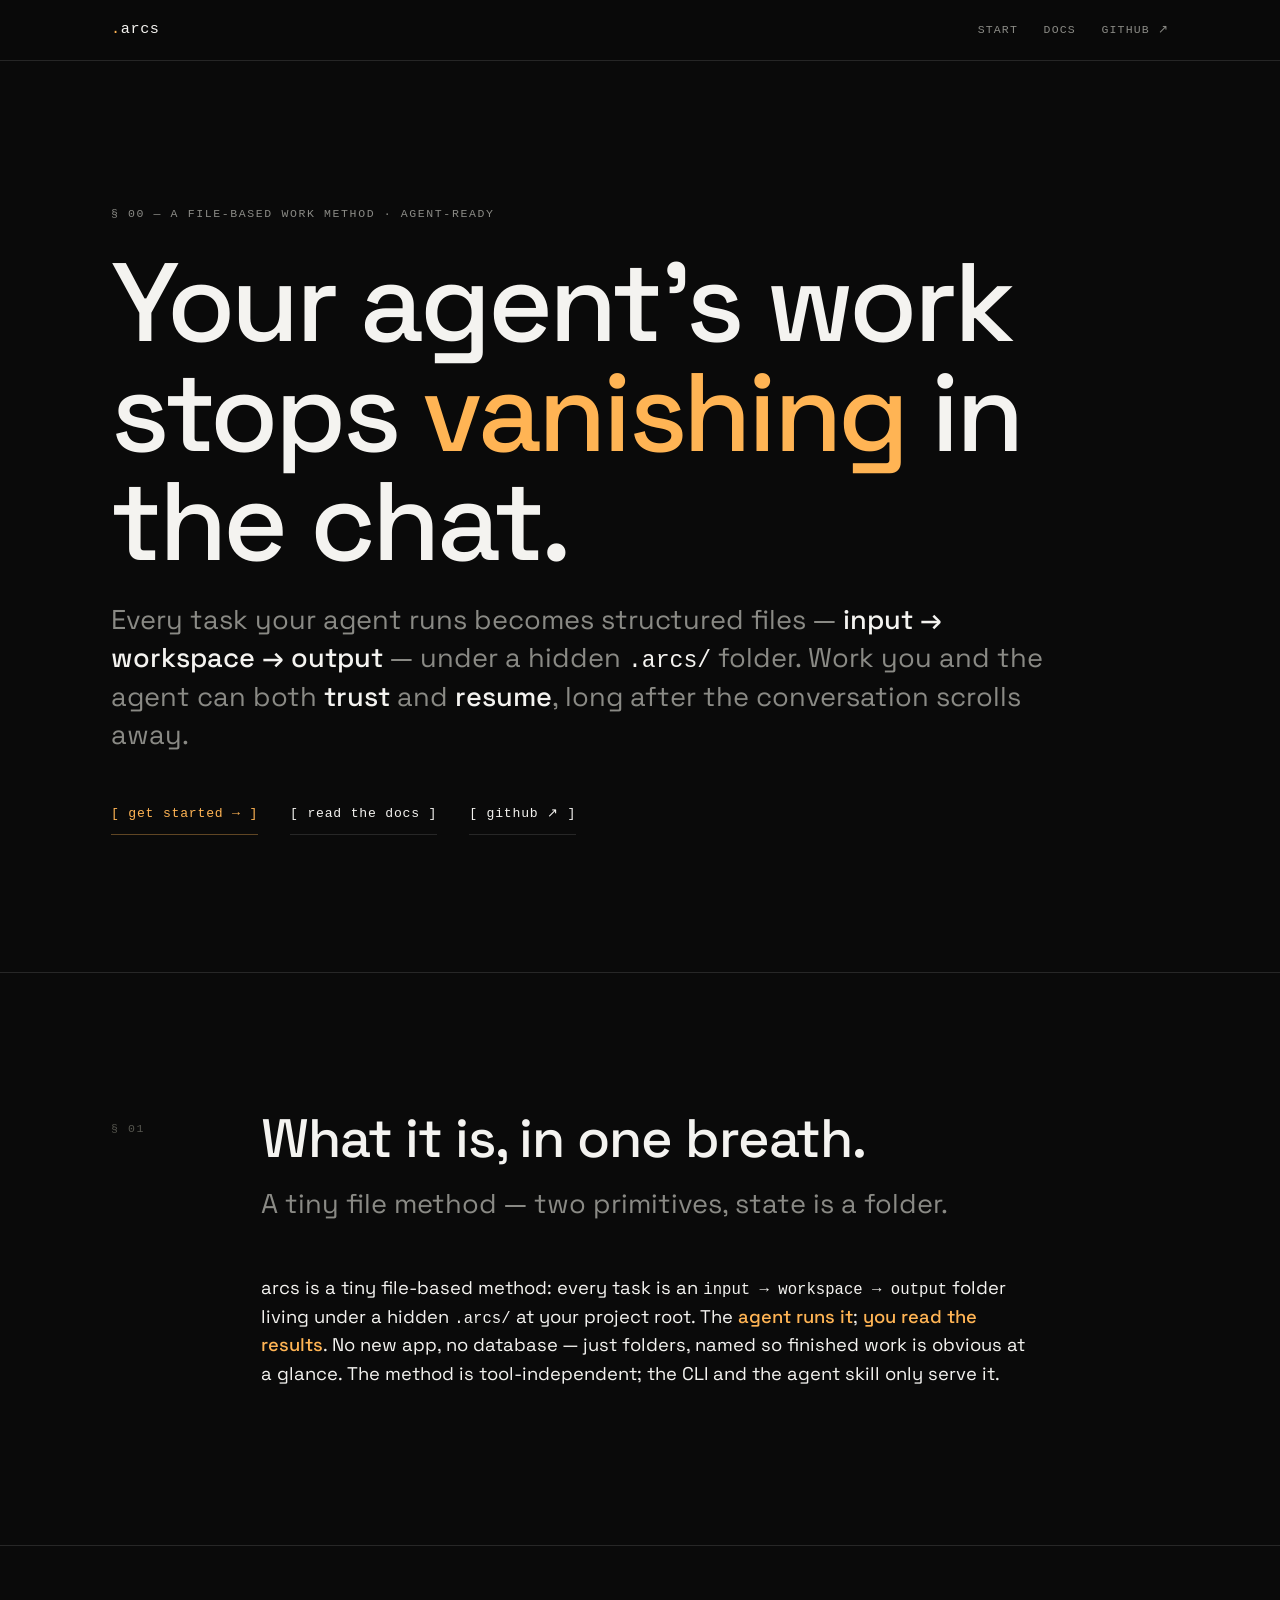
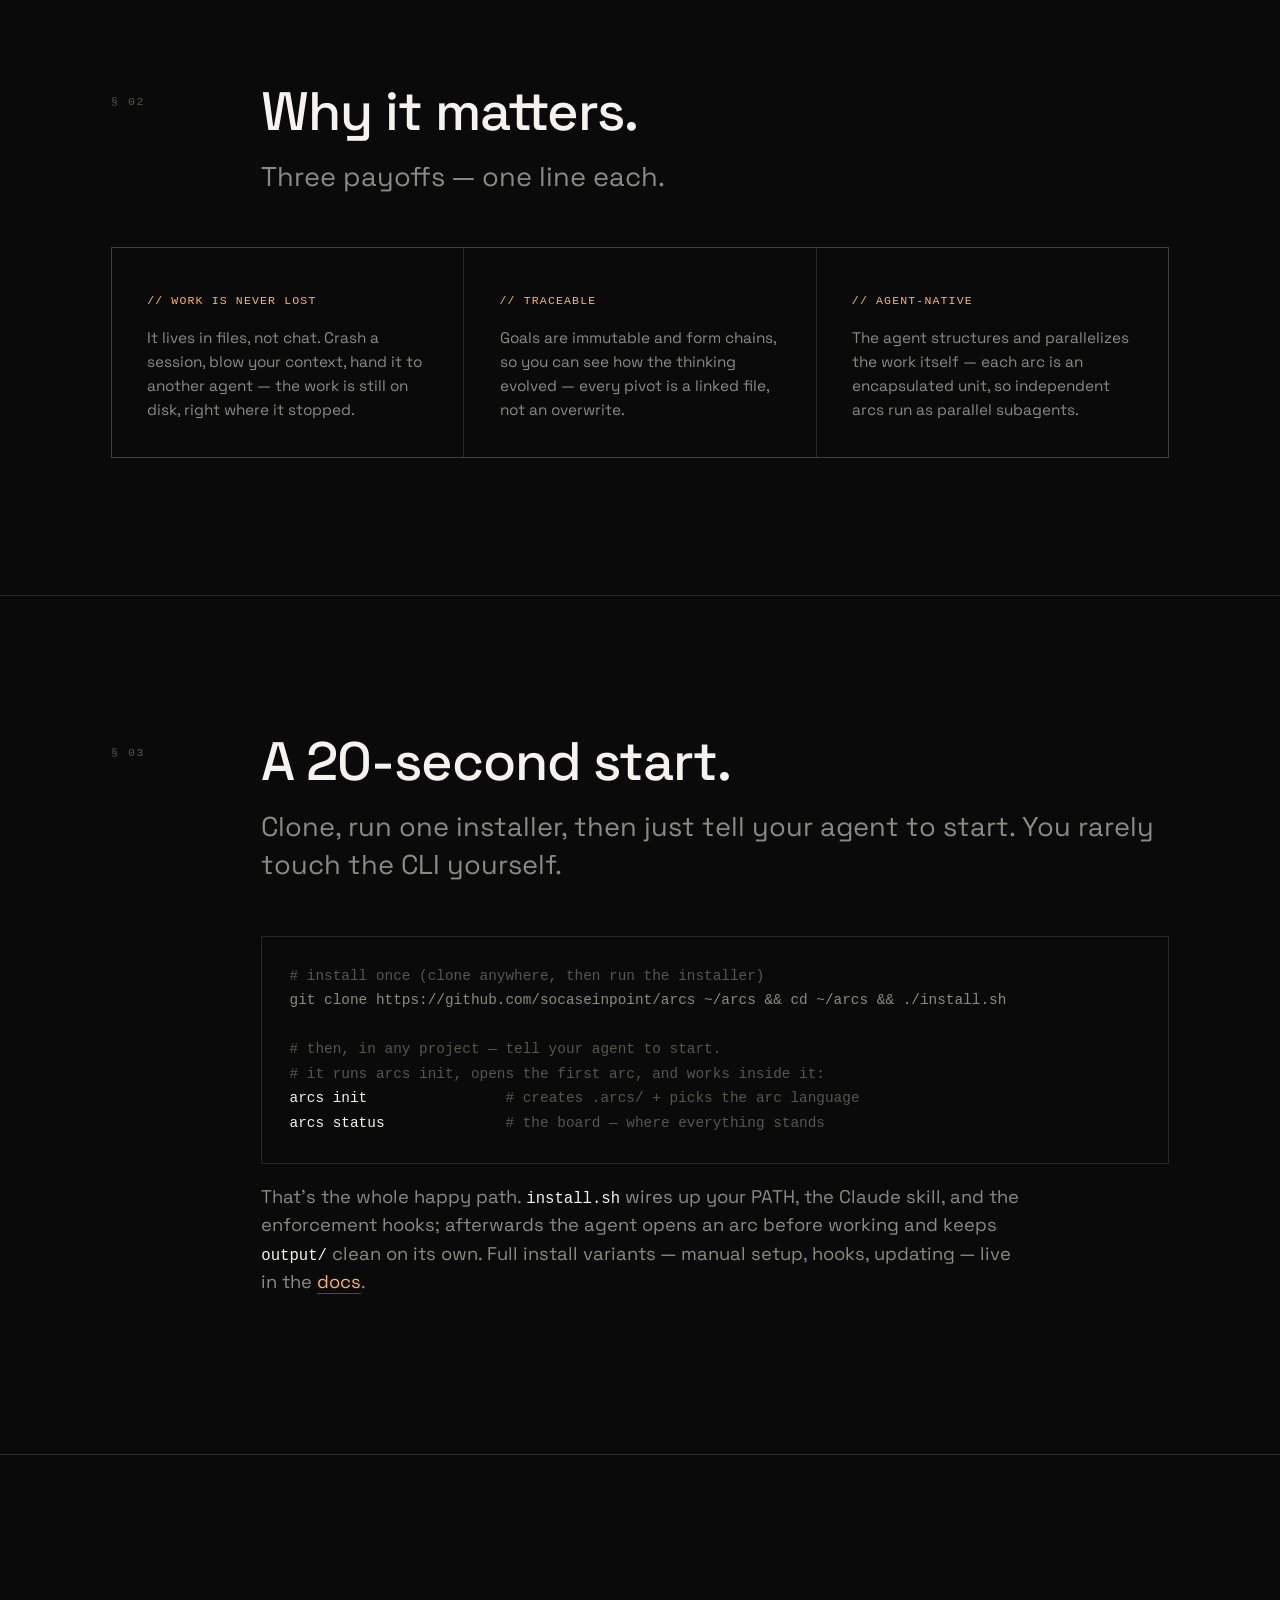
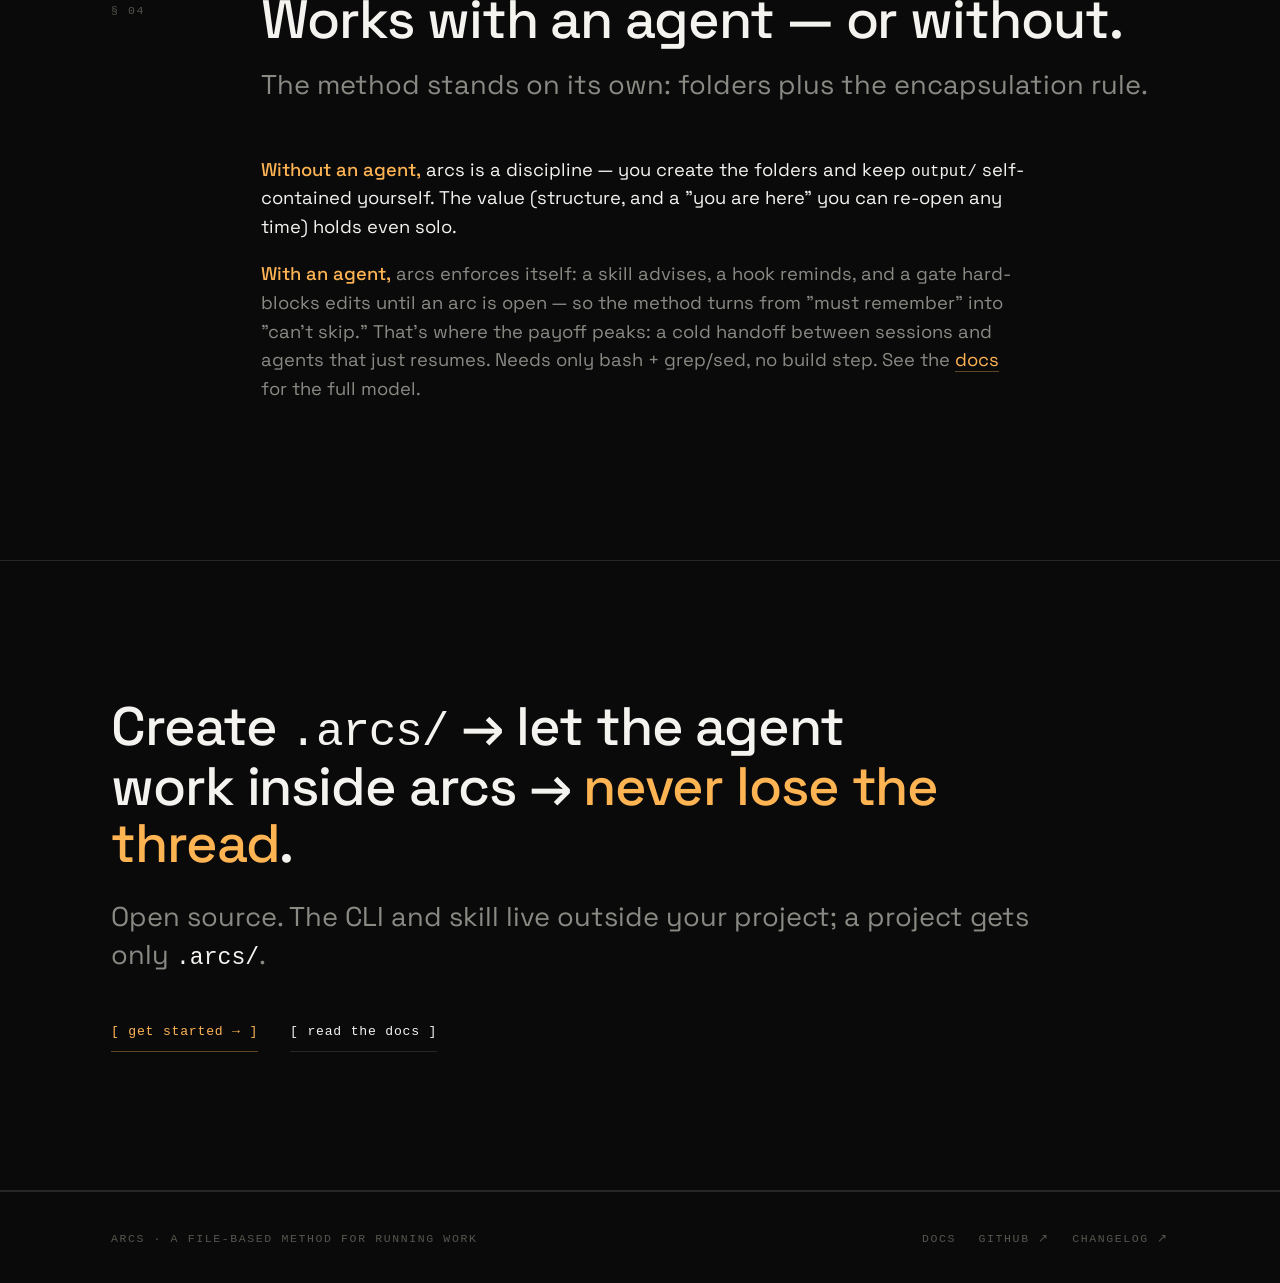
==== docs/index.html @ b2041044 "feat: two-surface web presence + release 0.2.0 Landing (docs/index.html) becomes a short, value-firs" ====
<!DOCTYPE html>
<html lang="en">
<head>
<meta charset="UTF-8" />
<meta name="viewport" content="width=device-width, initial-scale=1.0" />
<title>arcs — your agent's work stops vanishing in the chat</title>
<meta name="description" content="arcs is a tiny file-based work method. Your agent's work becomes structured input → workspace → output folders under a hidden .arcs/ — work you and the agent can both trust and resume. Works with or without an agent." />
<link rel="preconnect" href="https://fonts.googleapis.com" />
<link rel="preconnect" href="https://fonts.gstatic.com" crossorigin />
<link href="https://fonts.googleapis.com/css2?family=Space+Grotesk:wght@400;500;600&display=swap" rel="stylesheet" />
<link rel="stylesheet" href="style.css?v=3" />
</head>
<body>

<header>
  <div class="wrap nav">
    <a class="brand" href="index.html"><b>.</b>arcs</a>
    <nav class="nav-right" aria-label="Main navigation">
      <span class="nav-links">
        <a href="#start">start</a>
        <a href="docs.html">docs</a>
      </span>
      <a href="https://github.com/socaseinpoint/arcs" target="_blank" rel="noopener">github ↗</a>
    </nav>
  </div>
</header>

<main>

  <!-- HERO -->
  <section class="hero">
    <div class="wrap">
      <span class="mono reveal">§ 00 — a file-based work method · agent-ready</span>
      <h1 class="reveal">Your agent's work stops <em>vanishing</em> in the chat.</h1>
      <p class="lead reveal">
        Every task your agent runs becomes structured files — <b>input → workspace → output</b> — under
        a hidden <code>.arcs/</code> folder. Work you and the agent can both <b>trust</b> and <b>resume</b>,
        long after the conversation scrolls away.
      </p>
      <div class="actions reveal">
        <a href="#start" class="bracket bracket--primary">[ get started → ]</a>
        <a href="docs.html" class="bracket">[ read the docs ]</a>
        <a href="https://github.com/socaseinpoint/arcs" target="_blank" rel="noopener" class="bracket">[ github ↗ ]</a>
      </div>
    </div>
  </section>

  <!-- WHAT IT IS, IN ONE BREATH -->
  <section id="what">
    <div class="wrap block">
      <div class="head reveal">
        <div class="num">§ 01</div>
        <div>
          <h2>What it is, in one breath.</h2>
          <div class="sub">A tiny file method — two primitives, state is a folder.</div>
        </div>
      </div>
      <div class="body-grid reveal">
        <div></div>
        <div>
          <p class="prose">
            arcs is a tiny file-based method: every task is an <code>input → workspace → output</code>
            folder living under a hidden <code>.arcs/</code> at your project root. The <b>agent runs it</b>;
            <b>you read the results</b>. No new app, no database — just folders, named so finished work is
            obvious at a glance. The method is tool-independent; the CLI and the agent skill only serve it.
          </p>
        </div>
      </div>
    </div>
  </section>

  <!-- WHY IT MATTERS — 3 value props -->
  <section id="why">
    <div class="wrap block">
      <div class="head reveal">
        <div class="num">§ 02</div>
        <div>
          <h2>Why it matters.</h2>
          <div class="sub">Three payoffs — one line each.</div>
        </div>
      </div>
      <div class="why reveal">
        <div class="reason">
          <span class="rk">// work is never lost</span>
          <p>It lives in files, not chat. Crash a session, blow your context, hand it to another agent — the work is still on disk, right where it stopped.</p>
        </div>
        <div class="reason">
          <span class="rk">// traceable</span>
          <p>Goals are immutable and form chains, so you can see how the thinking evolved — every pivot is a linked file, not an overwrite.</p>
        </div>
        <div class="reason">
          <span class="rk">// agent-native</span>
          <p>The agent structures and parallelizes the work itself — each arc is an encapsulated unit, so independent arcs run as parallel subagents.</p>
        </div>
      </div>
    </div>
  </section>

  <!-- 20-SECOND START -->
  <section id="start">
    <div class="wrap block">
      <div class="head reveal">
        <div class="num">§ 03</div>
        <div>
          <h2>A 20-second start.</h2>
          <div class="sub">Clone, run one installer, then just tell your agent to start. You rarely touch the CLI yourself.</div>
        </div>
      </div>

      <div class="body-grid reveal">
        <div></div>
        <div>
<pre><span class="c"># install once (clone anywhere, then run the installer)</span>
git clone https://github.com/socaseinpoint/arcs ~/arcs &amp;&amp; cd ~/arcs &amp;&amp; ./install.sh

<span class="c"># then, in any project — tell your agent to start.</span>
<span class="c"># it runs arcs init, opens the first arc, and works inside it:</span>
<span class="k">arcs init</span>                <span class="c"># creates .arcs/ + picks the arc language</span>
<span class="k">arcs status</span>              <span class="c"># the board — where everything stands</span></pre>
          <p class="prose dim">
            That's the whole happy path. <code>install.sh</code> wires up your PATH, the Claude skill, and
            the enforcement hooks; afterwards the agent opens an arc before working and keeps
            <code>output/</code> clean on its own. Full install variants — manual setup, hooks, updating —
            live in the <a class="inline-link" href="docs.html#install">docs</a>.
          </p>
        </div>
      </div>
    </div>
  </section>

  <!-- HONEST FRAMING -->
  <section id="honest">
    <div class="wrap block">
      <div class="head reveal">
        <div class="num">§ 04</div>
        <div>
          <h2>Works with an agent — or without.</h2>
          <div class="sub">The method stands on its own: folders plus the encapsulation rule.</div>
        </div>
      </div>
      <div class="body-grid reveal">
        <div></div>
        <div>
          <p class="prose">
            <b>Without an agent,</b> arcs is a discipline — you create the folders and keep
            <code>output/</code> self-contained yourself. The value (structure, and a "you are here" you
            can re-open any time) holds even solo.
          </p>
          <p class="prose dim">
            <b>With an agent,</b> arcs enforces itself: a skill advises, a hook reminds, and a gate hard-blocks
            edits until an arc is open — so the method turns from "must remember" into "can't skip." That's
            where the payoff peaks: a cold handoff between sessions and agents that just resumes. Needs only
            bash + grep/sed, no build step. See the <a class="inline-link" href="docs.html">docs</a> for the full model.
          </p>
        </div>
      </div>
    </div>
  </section>

  <!-- CLOSER -->
  <section>
    <div class="wrap closer reveal">
      <h2>Create <code>.arcs/</code> → let the agent work inside arcs → <em>never lose the thread</em>.</h2>
      <p>Open source. The CLI and skill live outside your project; a project gets only <code>.arcs/</code>.</p>
      <div class="actions">
        <a href="#start" class="bracket bracket--primary">[ get started → ]</a>
        <a href="docs.html" class="bracket">[ read the docs ]</a>
      </div>
    </div>
  </section>

</main>

<footer>
  <div class="wrap foot">
    <span class="mono">arcs · a file-based method for running work</span>
    <span class="foot-links">
      <a href="docs.html" class="mono">docs</a>
      <a href="https://github.com/socaseinpoint/arcs" target="_blank" rel="noopener" class="mono">github ↗</a>
      <a href="https://github.com/socaseinpoint/arcs/blob/main/CHANGELOG.md" target="_blank" rel="noopener" class="mono">changelog ↗</a>
    </span>
  </div>
</footer>

<script src="app.js"></script>
</body>
</html>
---- docs/style.css ----
:root {
  --bg:        #0a0a0a;
  --bg-soft:   #101010;
  --ink:       #f4f3f0;
  --ink-dim:   #8a8a85;
  --ink-faint: #56564f;
  --line:      rgba(244, 243, 240, 0.12);
  --line-soft: rgba(244, 243, 240, 0.06);
  --accent:    #ffb454;

  --sans: "Space Grotesk", ui-sans-serif, system-ui, -apple-system, "Segoe UI", Helvetica, Arial, sans-serif;
  --mono: ui-monospace, "SF Mono", "JetBrains Mono", "Menlo", monospace;

  --maxw: 1140px;
  --pad: clamp(1.25rem, 0.8rem + 2.2vw, 3rem);
  --section: clamp(4.5rem, 3rem + 7vw, 9rem);

  --text-kicker: 0.72rem;
  --text-body: clamp(1rem, 0.95rem + 0.25vw, 1.18rem);
  --text-lead: clamp(1.25rem, 1.05rem + 1vw, 1.7rem);
  --text-h2: clamp(1.9rem, 1.3rem + 2.6vw, 3.4rem);
  --text-hero: clamp(2.7rem, 1.2rem + 7.2vw, 7rem);

  --dur: 240ms;
  --ease: cubic-bezier(0.16, 1, 0.3, 1);
}

* { box-sizing: border-box; }
html { scroll-behavior: smooth; }

body {
  margin: 0;
  background: var(--bg);
  color: var(--ink);
  font-family: var(--sans);
  font-size: var(--text-body);
  line-height: 1.55;
  -webkit-font-smoothing: antialiased;
  text-rendering: optimizeLegibility;
  overflow-x: hidden;
}

a { color: inherit; text-decoration: none; }
code { font-family: var(--mono); font-size: 0.85em; color: var(--ink); }

.wrap { max-width: var(--maxw); margin: 0 auto; padding-inline: var(--pad); }

.mono {
  font-family: var(--mono);
  font-size: var(--text-kicker);
  letter-spacing: 0.14em;
  text-transform: uppercase;
  color: var(--ink-dim);
}

/* ---------- nav ---------- */
header {
  position: sticky; top: 0; z-index: 20;
  backdrop-filter: blur(10px);
  background: rgba(10, 10, 10, 0.72);
  border-bottom: 1px solid var(--line);
}
.nav { display: flex; align-items: center; justify-content: space-between; height: 60px; gap: 1rem; }
.brand { font-family: var(--mono); font-weight: 500; letter-spacing: 0.04em; font-size: 0.95rem; white-space: nowrap; }
.brand b { color: var(--accent); font-weight: 500; }
.nav-right { display: flex; align-items: center; gap: clamp(0.8rem, 2vw, 1.8rem); }
.nav-links { display: flex; gap: clamp(0.8rem, 2vw, 1.6rem); }
.nav-links a, .nav-right > a {
  font-family: var(--mono); font-size: 0.72rem; letter-spacing: 0.1em;
  text-transform: uppercase; color: var(--ink-dim);
  transition: color var(--dur) var(--ease);
}
.nav-links a:hover, .nav-right > a:hover { color: var(--ink); }
@media (max-width: 760px) { .nav-links { display: none; } }

/* ---------- hero ---------- */
.hero { padding-block: clamp(4rem, 2rem + 9vw, 9rem) var(--section); border-bottom: 1px solid var(--line); }
.hero .mono { display: block; margin-bottom: 1.6rem; }
.hero h1 { font-size: var(--text-hero); line-height: 0.98; letter-spacing: -0.03em; font-weight: 500; margin: 0 0 1.6rem; max-width: 16ch; }
.hero h1 em { font-style: normal; color: var(--accent); }
.hero .lead { font-size: var(--text-lead); color: var(--ink-dim); max-width: 56ch; margin: 0 0 2.6rem; line-height: 1.4; }
.lead b { color: var(--ink); font-weight: 500; }
.actions { display: flex; flex-wrap: wrap; gap: 1.2rem 2rem; align-items: baseline; }

.bracket {
  font-family: var(--mono); font-size: 0.82rem; letter-spacing: 0.06em;
  color: var(--ink); padding: 0.55rem 0; border-bottom: 1px solid var(--line);
  transition: color var(--dur) var(--ease), border-color var(--dur) var(--ease);
}
.bracket:hover { color: var(--accent); border-color: var(--accent); }
.bracket--primary { color: var(--accent); border-color: rgba(255,180,84,0.35); }
.bracket--primary:hover { border-color: var(--accent); }

/* ---------- section scaffold ---------- */
section { border-bottom: 1px solid var(--line); }
.block { padding-block: var(--section); }
.head { display: grid; grid-template-columns: 7rem 1fr; gap: clamp(1rem, 3vw, 3rem); align-items: start; margin-bottom: clamp(2rem, 4vw, 4rem); }
.head .num { font-family: var(--mono); font-size: 0.72rem; letter-spacing: 0.14em; color: var(--ink-faint); padding-top: 0.6rem; }
.head h2 { font-size: var(--text-h2); line-height: 1.02; letter-spacing: -0.02em; font-weight: 500; margin: 0; max-width: 26ch; }
.head h2 code { font-size: 0.82em; color: var(--accent); }
.head h3.subhead { font-size: clamp(1.4rem, 1rem + 1.4vw, 2rem); line-height: 1.04; letter-spacing: -0.02em; font-weight: 500; margin: 0; max-width: 28ch; }
.head .sub { margin: 1.2rem 0 0; color: var(--ink-dim); max-width: 56ch; font-size: var(--text-lead); line-height: 1.4; }
.head .sub code { color: var(--accent); }
@media (max-width: 640px) { .head { grid-template-columns: 1fr; } .head .num { padding-top: 0; } }

.body-grid { display: grid; grid-template-columns: 7rem 1fr; gap: clamp(1rem, 3vw, 3rem); }
.body-grid > * { min-width: 0; }
@media (max-width: 640px) { .body-grid { grid-template-columns: 1fr; } }

p.prose { max-width: 64ch; color: var(--ink); margin: 0 0 1.2rem; }
p.prose.dim { color: var(--ink-dim); }
.prose b { color: var(--accent); font-weight: 500; }
.prose em { font-style: normal; color: var(--ink); }

/* ---------- concepts (essence) ---------- */
.concepts { display: grid; grid-template-columns: repeat(3, 1fr); gap: 1px; background: var(--line); border: 1px solid var(--line); }
@media (max-width: 760px) { .concepts { grid-template-columns: 1fr; } }
.concept { background: var(--bg); padding: clamp(1.5rem, 3vw, 2.4rem); }
.concept .tag { font-family: var(--mono); font-size: 0.74rem; letter-spacing: 0.12em; text-transform: lowercase; color: var(--accent); }
.concept h3 { font-size: 1.4rem; margin: 0.8rem 0 0.6rem; font-weight: 500; letter-spacing: -0.01em; }
.concept p { margin: 0; color: var(--ink-dim); font-size: 0.96rem; line-height: 1.55; }
.concept p code { color: var(--ink); }
.concept p em { font-style: normal; color: var(--ink); }

/* ---------- why it works ---------- */
.why { display: grid; grid-template-columns: repeat(3, 1fr); gap: 1px; background: var(--line); border: 1px solid var(--line); }
@media (max-width: 760px) { .why { grid-template-columns: 1fr; } }
.reason { background: var(--bg); padding: clamp(1.5rem, 3vw, 2.2rem); }
.reason .rk { font-family: var(--mono); font-size: 0.72rem; letter-spacing: 0.1em; text-transform: uppercase; color: var(--accent); }
.reason p { margin: 0.9rem 0 0; color: var(--ink-dim); font-size: 0.96rem; line-height: 1.55; }
.reason p code { color: var(--ink); }

/* ---------- figure ---------- */
figure { margin: 0; border: 1px solid var(--line); }
figure .figcap { display: flex; justify-content: space-between; font-family: var(--mono); font-size: 0.7rem; letter-spacing: 0.12em; text-transform: uppercase; color: var(--ink-faint); padding: 0.8rem 1.1rem; border-bottom: 1px solid var(--line); }
pre { margin: 0; padding: clamp(1.1rem, 2.5vw, 1.7rem); overflow-x: auto; max-width: 100%; font-family: var(--mono); font-size: clamp(0.76rem, 0.7rem + 0.3vw, 0.9rem); line-height: 1.7; color: var(--ink-dim); }
@media (max-width: 640px) { pre { white-space: pre-wrap; overflow-wrap: anywhere; } }
.prose + pre, .prose pre { margin-top: 0.4rem; }
pre + .prose { margin-top: 1.2rem; }
.body-grid pre { border: 1px solid var(--line); }
pre .k { color: var(--ink); }
pre .a { color: var(--accent); }
pre .c { color: var(--ink-faint); }

/* ---------- example notes ---------- */
.notes { display: grid; grid-template-columns: repeat(3, 1fr); gap: 1px; background: var(--line); border: 1px solid var(--line); }
@media (max-width: 860px) { .notes { grid-template-columns: 1fr; } }
.note { background: var(--bg); padding: clamp(1.4rem, 3vw, 2rem); }
.note .nk { font-family: var(--mono); font-size: 0.72rem; letter-spacing: 0.08em; color: var(--ink); }
.note .nk code { color: var(--accent); }
.note p { margin: 0.8rem 0 0; color: var(--ink-dim); font-size: 0.94rem; line-height: 1.55; }
.note p code { color: var(--ink); }

/* ---------- closer ---------- */
.closer { padding-block: var(--section); }
.closer h2 { font-size: var(--text-h2); font-weight: 500; letter-spacing: -0.02em; line-height: 1.06; margin: 0 0 1.6rem; max-width: 24ch; }
.closer h2 em { font-style: normal; color: var(--accent); }
.closer p { color: var(--ink-dim); max-width: 54ch; font-size: var(--text-lead); line-height: 1.4; margin: 0 0 2.4rem; }
.closer p code { color: var(--ink); }

/* ---------- inline link ---------- */
.inline-link { color: var(--accent); border-bottom: 1px solid rgba(255,180,84,0.35); transition: border-color var(--dur) var(--ease); }
.inline-link:hover, .inline-link:focus-visible { border-color: var(--accent); }

/* ---------- footer ---------- */
footer { border-top: 1px solid var(--line); }
.foot { display: flex; flex-wrap: wrap; gap: 1rem 2rem; justify-content: space-between; align-items: center; padding-block: 2.4rem; }
.foot .mono { color: var(--ink-faint); }
.foot a.mono:hover, .foot a.mono:focus-visible { color: var(--ink); }
.foot-links { display: flex; flex-wrap: wrap; gap: 1.4rem; }

/* ---------- focus visibility (keyboard) ---------- */
a:focus-visible, button:focus-visible {
  outline: 2px solid var(--accent); outline-offset: 3px; border-radius: 2px;
}

/* =========================================================
   DOCS PAGE
   ========================================================= */
body.docs { scroll-padding-top: 80px; }
.docs-shell {
  display: grid;
  grid-template-columns: 14rem minmax(0, 1fr);
  gap: clamp(2rem, 5vw, 5rem);
  padding-block: clamp(2.5rem, 4vw, 4.5rem) var(--section);
  align-items: start;
}
@media (max-width: 880px) { .docs-shell { grid-template-columns: 1fr; gap: 1.5rem; } }

/* ---- section nav (sticky, scroll-spy) ---- */
.docs-nav { position: sticky; top: 80px; align-self: start; }
@media (max-width: 880px) {
  .docs-nav { position: static; top: auto; border: 1px solid var(--line); padding: 1rem 1.2rem; }
}
.docs-nav-label { display: block; margin: 0 0 1rem; }
.docs-nav ol { list-style: none; margin: 0; padding: 0; display: grid; gap: 0.15rem; counter-reset: navc; }
.docs-nav li { counter-increment: navc; }
.docs-nav ol a {
  display: flex; gap: 0.7rem; align-items: baseline;
  padding: 0.4rem 0.6rem; border-left: 2px solid transparent;
  font-size: 0.92rem; color: var(--ink-dim);
  transition: color var(--dur) var(--ease), border-color var(--dur) var(--ease), background var(--dur) var(--ease);
}
.docs-nav ol a::before {
  content: counter(navc, decimal-leading-zero);
  font-family: var(--mono); font-size: 0.66rem; letter-spacing: 0.1em; color: var(--ink-faint);
}
.docs-nav ol a:hover { color: var(--ink); background: var(--bg-soft); }
.docs-nav ol a.active { color: var(--accent); border-left-color: var(--accent); }
.docs-nav ol a.active::before { color: var(--accent); }
.docs-nav-foot { margin: 1.6rem 0 0; }
.docs-nav-foot a { color: var(--ink-faint); }
.docs-nav-foot a:hover, .docs-nav-foot a:focus-visible { color: var(--ink); }

/* ---- docs main ---- */
.docs-main { min-width: 0; }
.docs-head { padding-bottom: clamp(2rem, 4vw, 3rem); margin-bottom: clamp(2rem, 4vw, 3rem); border-bottom: 1px solid var(--line); }
.docs-head .mono { display: block; margin-bottom: 1.2rem; }
.docs-head h1 { font-size: clamp(2.4rem, 1.4rem + 3.4vw, 4rem); line-height: 1.02; letter-spacing: -0.03em; font-weight: 500; margin: 0 0 1.4rem; max-width: 18ch; }
.docs-head .lead { font-size: var(--text-lead); color: var(--ink-dim); max-width: 60ch; line-height: 1.45; margin: 0; }
.docs-head .lead b { color: var(--ink); font-weight: 500; }

.docs-section { padding-block: clamp(2.4rem, 4vw, 3.6rem); border-bottom: 1px solid var(--line-soft); scroll-margin-top: 80px; }
.docs-section > h2 {
  display: flex; align-items: baseline; gap: 1rem;
  font-size: clamp(1.6rem, 1.1rem + 1.8vw, 2.4rem); line-height: 1.08; letter-spacing: -0.02em;
  font-weight: 500; margin: 0 0 1.4rem;
}
.docs-section .sec-num { font-size: 0.8rem; color: var(--ink-faint); letter-spacing: 0.14em; }
.docs-section h3 { font-size: 1.25rem; font-weight: 500; letter-spacing: -0.01em; margin: 2.2rem 0 0.8rem; color: var(--ink); }
.docs-section h4 { font-size: 1.05rem; font-weight: 500; margin: 0.7rem 0 0.5rem; }
.docs-section p { max-width: 70ch; color: var(--ink); margin: 0 0 1.1rem; }
.docs-section p.dim { color: var(--ink-dim); }
.docs-section b { color: var(--accent); font-weight: 500; }
.docs-section em { font-style: normal; color: var(--ink); }
.docs-section code { color: var(--ink); }
.docs-section figure { margin: 1.4rem 0 1.6rem; }
.docs-section h3 + figure, .docs-section h3 + p { margin-top: 0.6rem; }

/* ordered lists in docs */
.ordered { max-width: 70ch; margin: 0 0 1.2rem; padding-left: 1.3rem; color: var(--ink); }
.ordered li { margin: 0.4rem 0; padding-left: 0.3rem; }
.ordered li::marker { color: var(--accent); font-family: var(--mono); font-size: 0.85em; }

/* callout */
.callout { border: 1px solid var(--line); border-left: 3px solid var(--accent); background: var(--bg-soft); padding: clamp(1.1rem, 2.5vw, 1.6rem); margin: 1.6rem 0; }
.callout-k { display: block; color: var(--accent); margin-bottom: 0.7rem; }
.callout p { margin: 0; max-width: 68ch; color: var(--ink-dim); }
.callout b { color: var(--accent); }
.callout em { color: var(--ink); }

/* def grid (arc vs goal) */
.def-grid { display: grid; grid-template-columns: 1fr 1fr; gap: 1px; background: var(--line); border: 1px solid var(--line); margin: 1.2rem 0 1.6rem; }
@media (max-width: 640px) { .def-grid { grid-template-columns: 1fr; } }
.def { background: var(--bg); padding: clamp(1.2rem, 3vw, 1.8rem); }
.def .tag { font-family: var(--mono); font-size: 0.74rem; letter-spacing: 0.12em; color: var(--accent); }
.def h4 { margin: 0.6rem 0 0.6rem; font-size: 1.2rem; font-weight: 500; }
.def p { margin: 0; color: var(--ink-dim); font-size: 0.95rem; }

/* tables */
.table-wrap { overflow-x: auto; border: 1px solid var(--line); margin: 1.2rem 0 1.6rem; }
table { border-collapse: collapse; width: 100%; font-size: 0.92rem; min-width: 34rem; }
th, td { text-align: left; padding: 0.7rem 1rem; border-bottom: 1px solid var(--line-soft); vertical-align: top; }
thead th { font-family: var(--mono); font-size: 0.68rem; letter-spacing: 0.1em; text-transform: uppercase; color: var(--ink-faint); border-bottom: 1px solid var(--line); }
tbody tr:last-child td { border-bottom: 0; }
tbody td { color: var(--ink-dim); }
tbody td:first-child { color: var(--ink); white-space: nowrap; }
tbody td code { color: var(--accent); }
tbody tr:hover td { background: var(--bg-soft); }

/* docs footer */
.docs-foot { display: flex; flex-wrap: wrap; gap: 1rem 2rem; justify-content: space-between; align-items: center; padding-top: 2.4rem; margin-top: 1.5rem; border-top: 1px solid var(--line); }
.docs-foot .mono { color: var(--ink-faint); }
.docs-foot a.mono:hover, .docs-foot a.mono:focus-visible { color: var(--ink); }

/* ---------- reveal ---------- */
.reveal { opacity: 0; transform: translateY(18px); transition: opacity 700ms var(--ease), transform 700ms var(--ease); }
.reveal.in { opacity: 1; transform: none; }
@media (prefers-reduced-motion: reduce) { html { scroll-behavior: auto; } .reveal { opacity: 1; transform: none; transition: none; } }

::selection { background: var(--accent); color: #0a0a0a; }
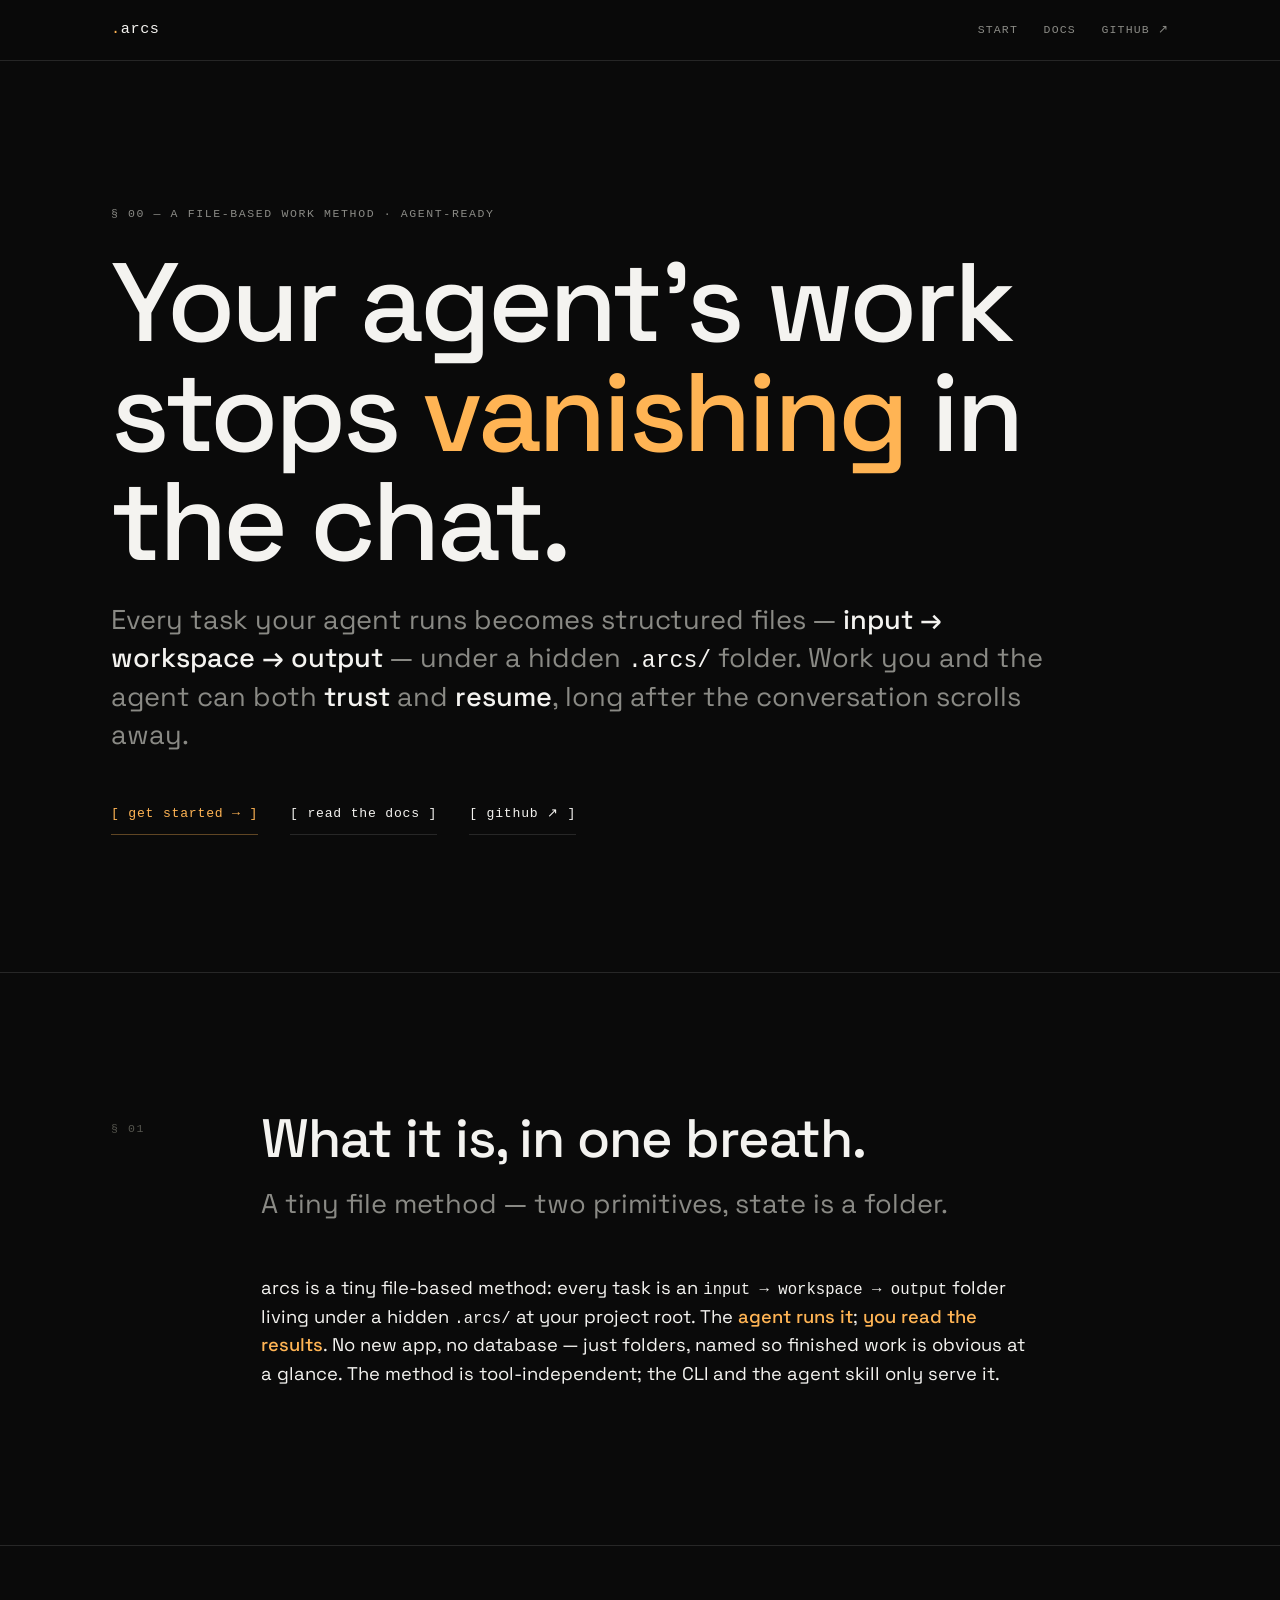
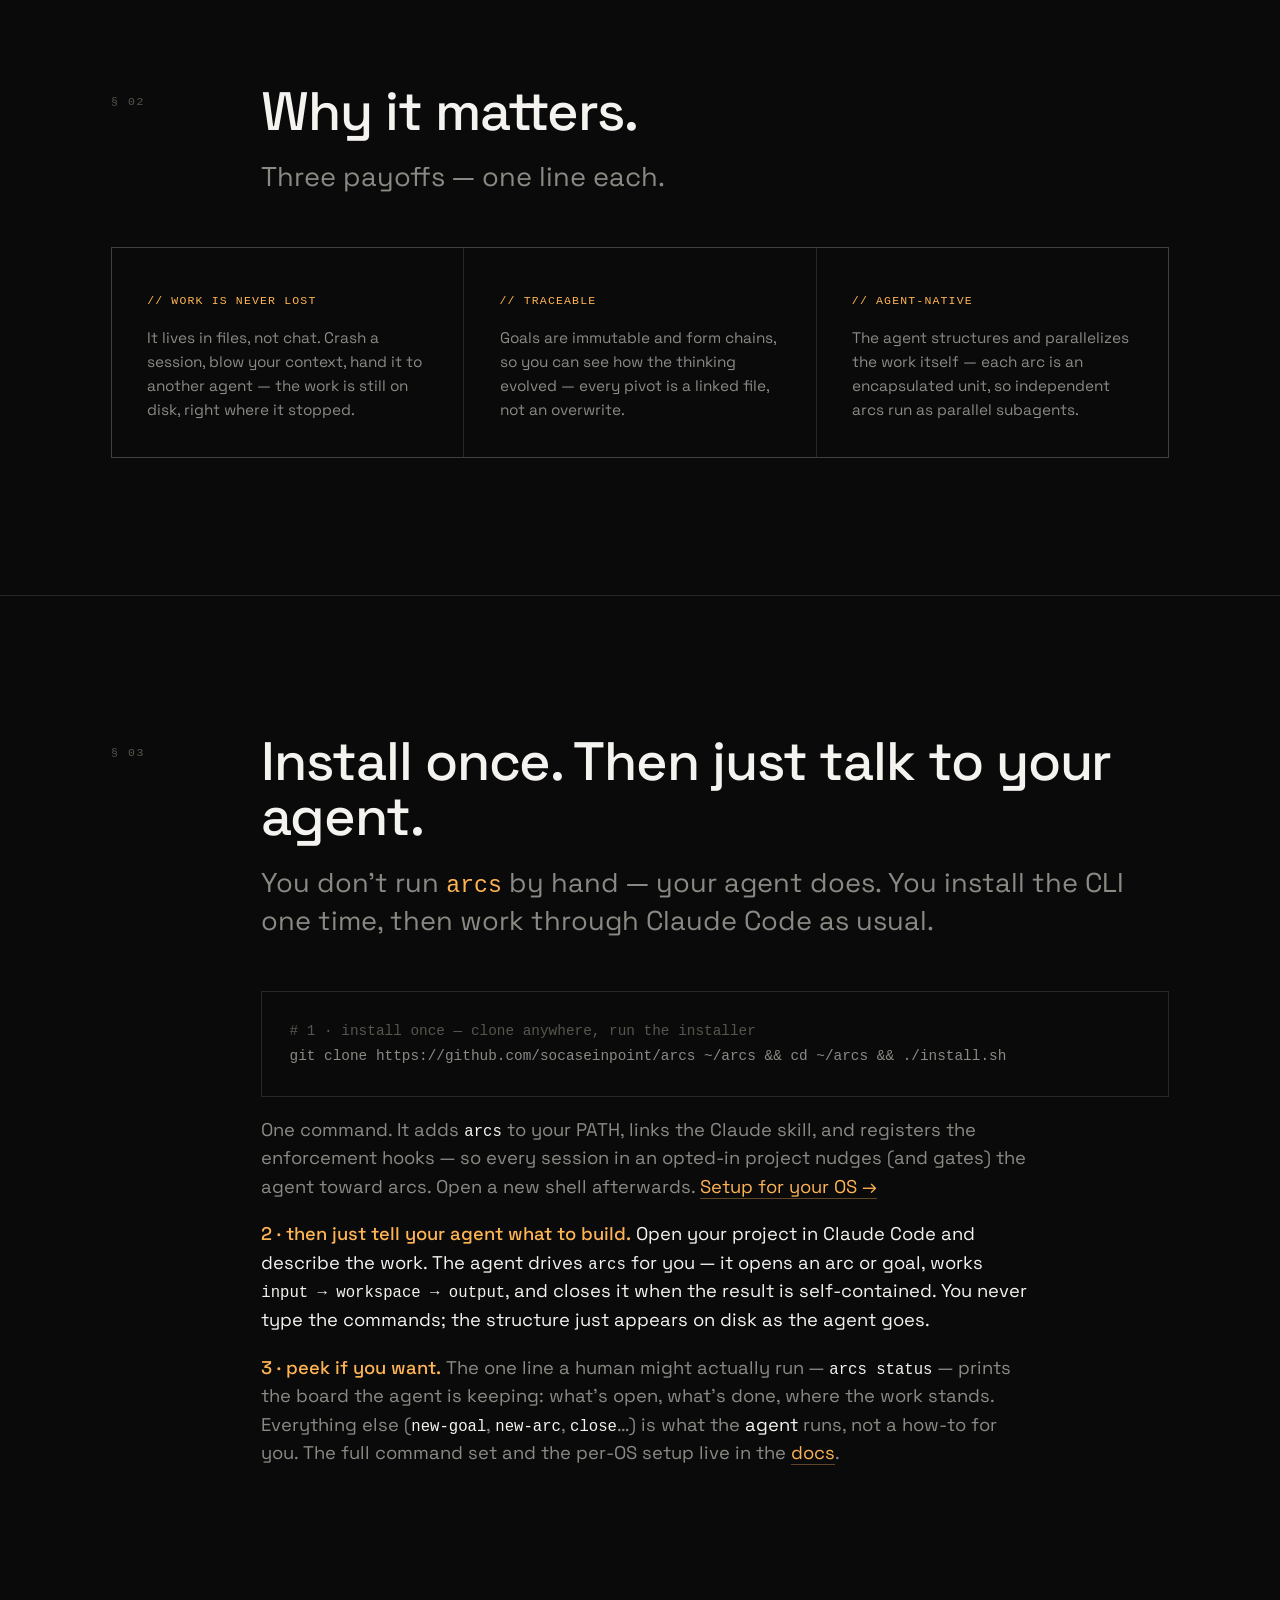
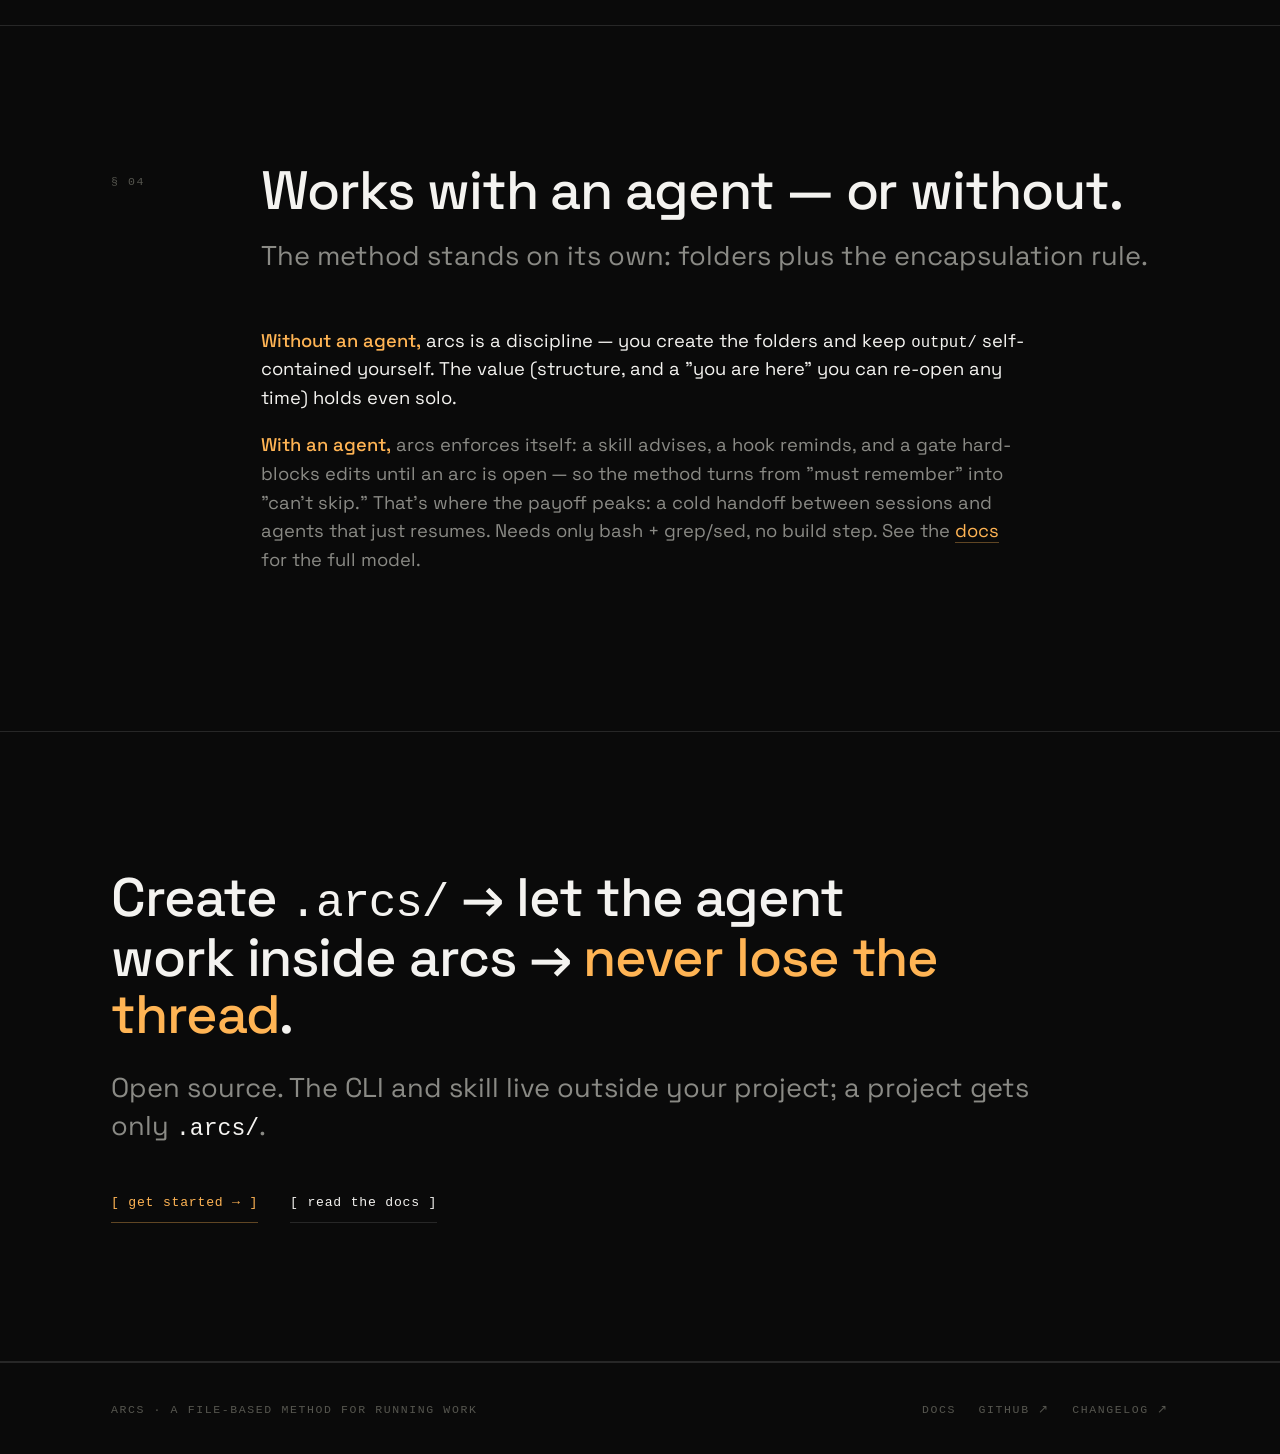
==== commit 7f021c1f: "fix(docs): agent-first quickstart + per-OS setup (Windows via WSL/Git Bash) The landing's start sect" ====
--- a/docs/index.html
+++ b/docs/index.html
@@ -96,32 +96,39 @@
     </div>
   </section>
 
-  <!-- 20-SECOND START -->
+  <!-- START — AGENT-FIRST -->
   <section id="start">
     <div class="wrap block">
       <div class="head reveal">
         <div class="num">§ 03</div>
         <div>
-          <h2>A 20-second start.</h2>
-          <div class="sub">Clone, run one installer, then just tell your agent to start. You rarely touch the CLI yourself.</div>
+          <h2>Install once. Then just talk to your agent.</h2>
+          <div class="sub">You don't run <code>arcs</code> by hand — your agent does. You install the CLI one time, then work through Claude Code as usual.</div>
         </div>
       </div>
 
       <div class="body-grid reveal">
         <div></div>
         <div>
-<pre><span class="c"># install once (clone anywhere, then run the installer)</span>
-git clone https://github.com/socaseinpoint/arcs ~/arcs &amp;&amp; cd ~/arcs &amp;&amp; ./install.sh
+<pre><span class="c"># 1 · install once — clone anywhere, run the installer</span>
+git clone https://github.com/socaseinpoint/arcs ~/arcs &amp;&amp; cd ~/arcs &amp;&amp; ./install.sh</pre>
+          <p class="prose dim">
+            One command. It adds <code>arcs</code> to your PATH, links the Claude skill, and registers the
+            enforcement hooks — so every session in an opted-in project nudges (and gates) the agent toward
+            arcs. Open a new shell afterwards. <a class="inline-link" href="docs.html#setup">Setup for your OS →</a>
+          </p>
 
-<span class="c"># then, in any project — tell your agent to start.</span>
-<span class="c"># it runs arcs init, opens the first arc, and works inside it:</span>
-<span class="k">arcs init</span>                <span class="c"># creates .arcs/ + picks the arc language</span>
-<span class="k">arcs status</span>              <span class="c"># the board — where everything stands</span></pre>
+          <p class="prose"><b>2 · then just tell your agent what to build.</b> Open your project in Claude
+            Code and describe the work. The agent drives <code>arcs</code> for you — it opens an arc or goal,
+            works <code>input → workspace → output</code>, and closes it when the result is self-contained.
+            You never type the commands; the structure just appears on disk as the agent goes.</p>
+
           <p class="prose dim">
-            That's the whole happy path. <code>install.sh</code> wires up your PATH, the Claude skill, and
-            the enforcement hooks; afterwards the agent opens an arc before working and keeps
-            <code>output/</code> clean on its own. Full install variants — manual setup, hooks, updating —
-            live in the <a class="inline-link" href="docs.html#install">docs</a>.
+            <b>3 · peek if you want.</b> The one line a human might actually run —
+            <code>arcs status</code> — prints the board the agent is keeping: what's open, what's done, where
+            the work stands. Everything else (<code class="k">new-goal</code>, <code class="k">new-arc</code>,
+            <code class="k">close</code>…) is what the <em>agent</em> runs, not a how-to for you. The full
+            command set and the per-OS setup live in the <a class="inline-link" href="docs.html#setup">docs</a>.
           </p>
         </div>
       </div>
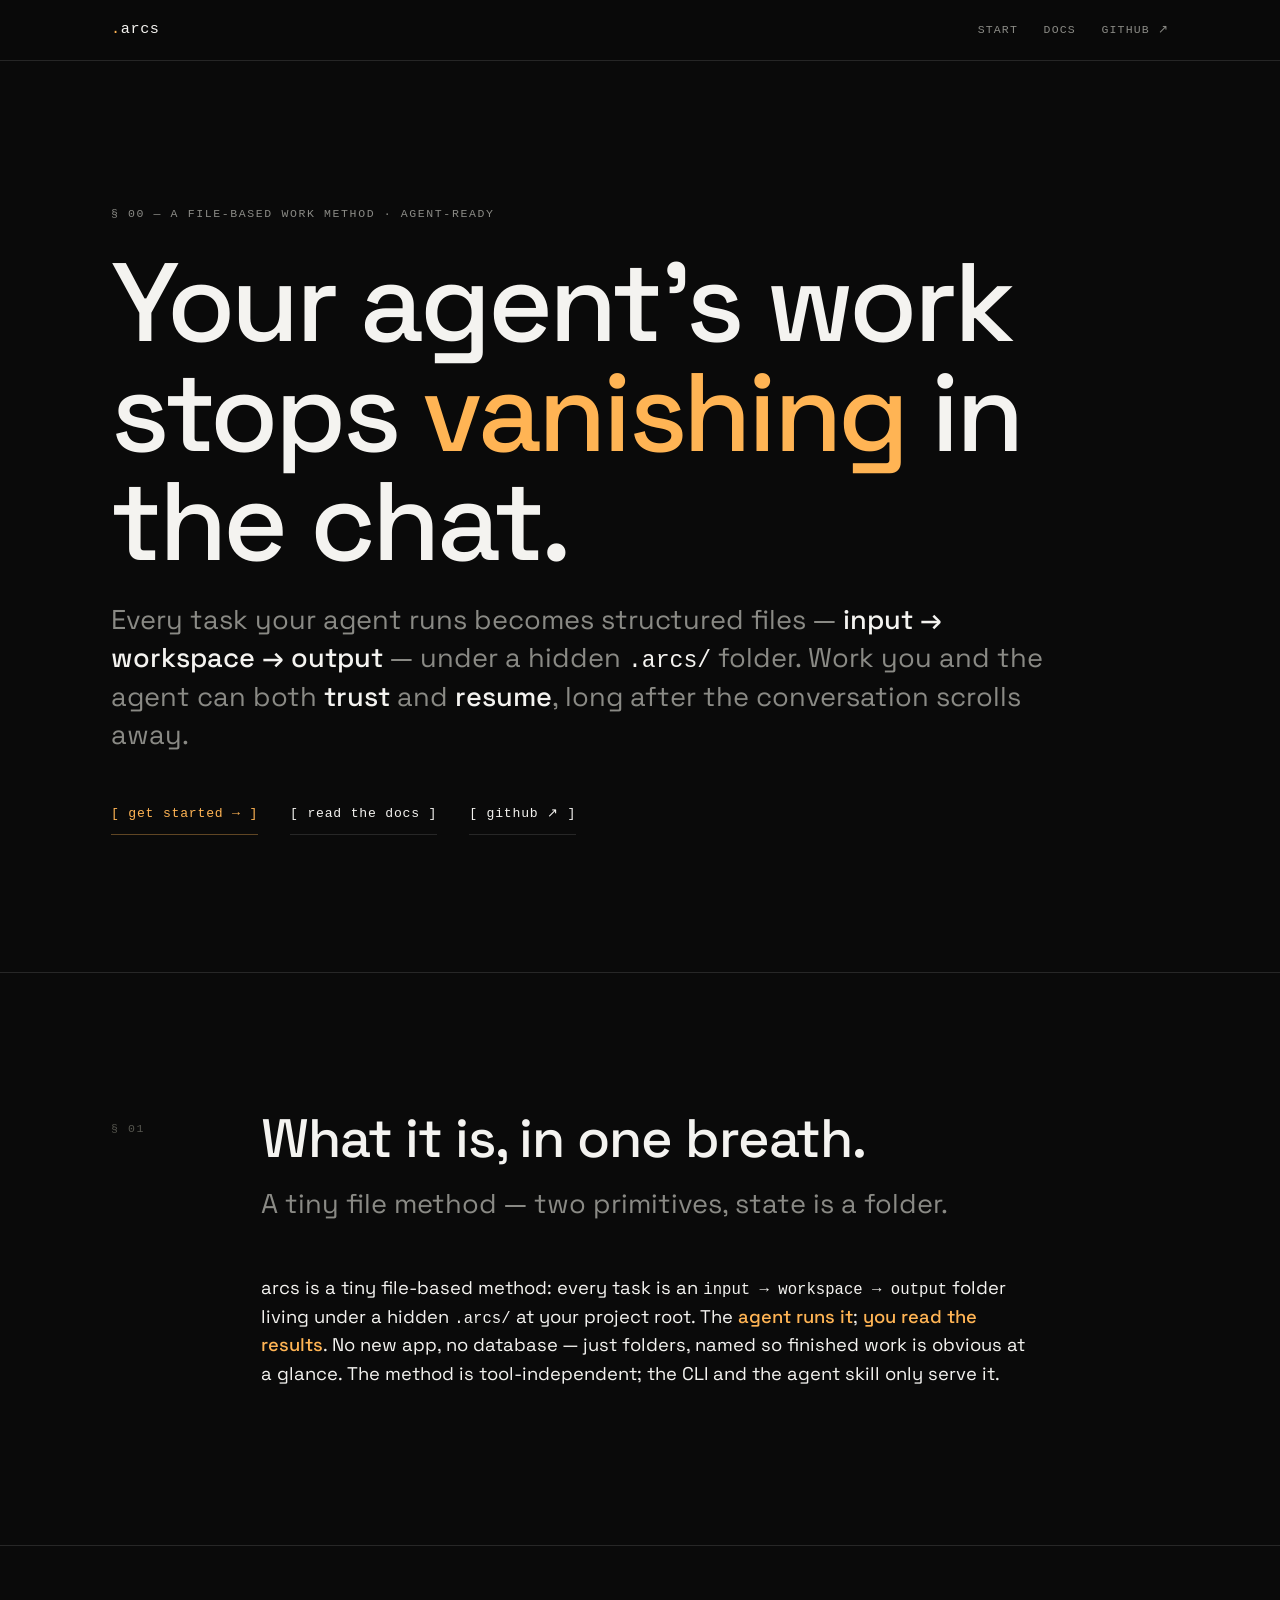
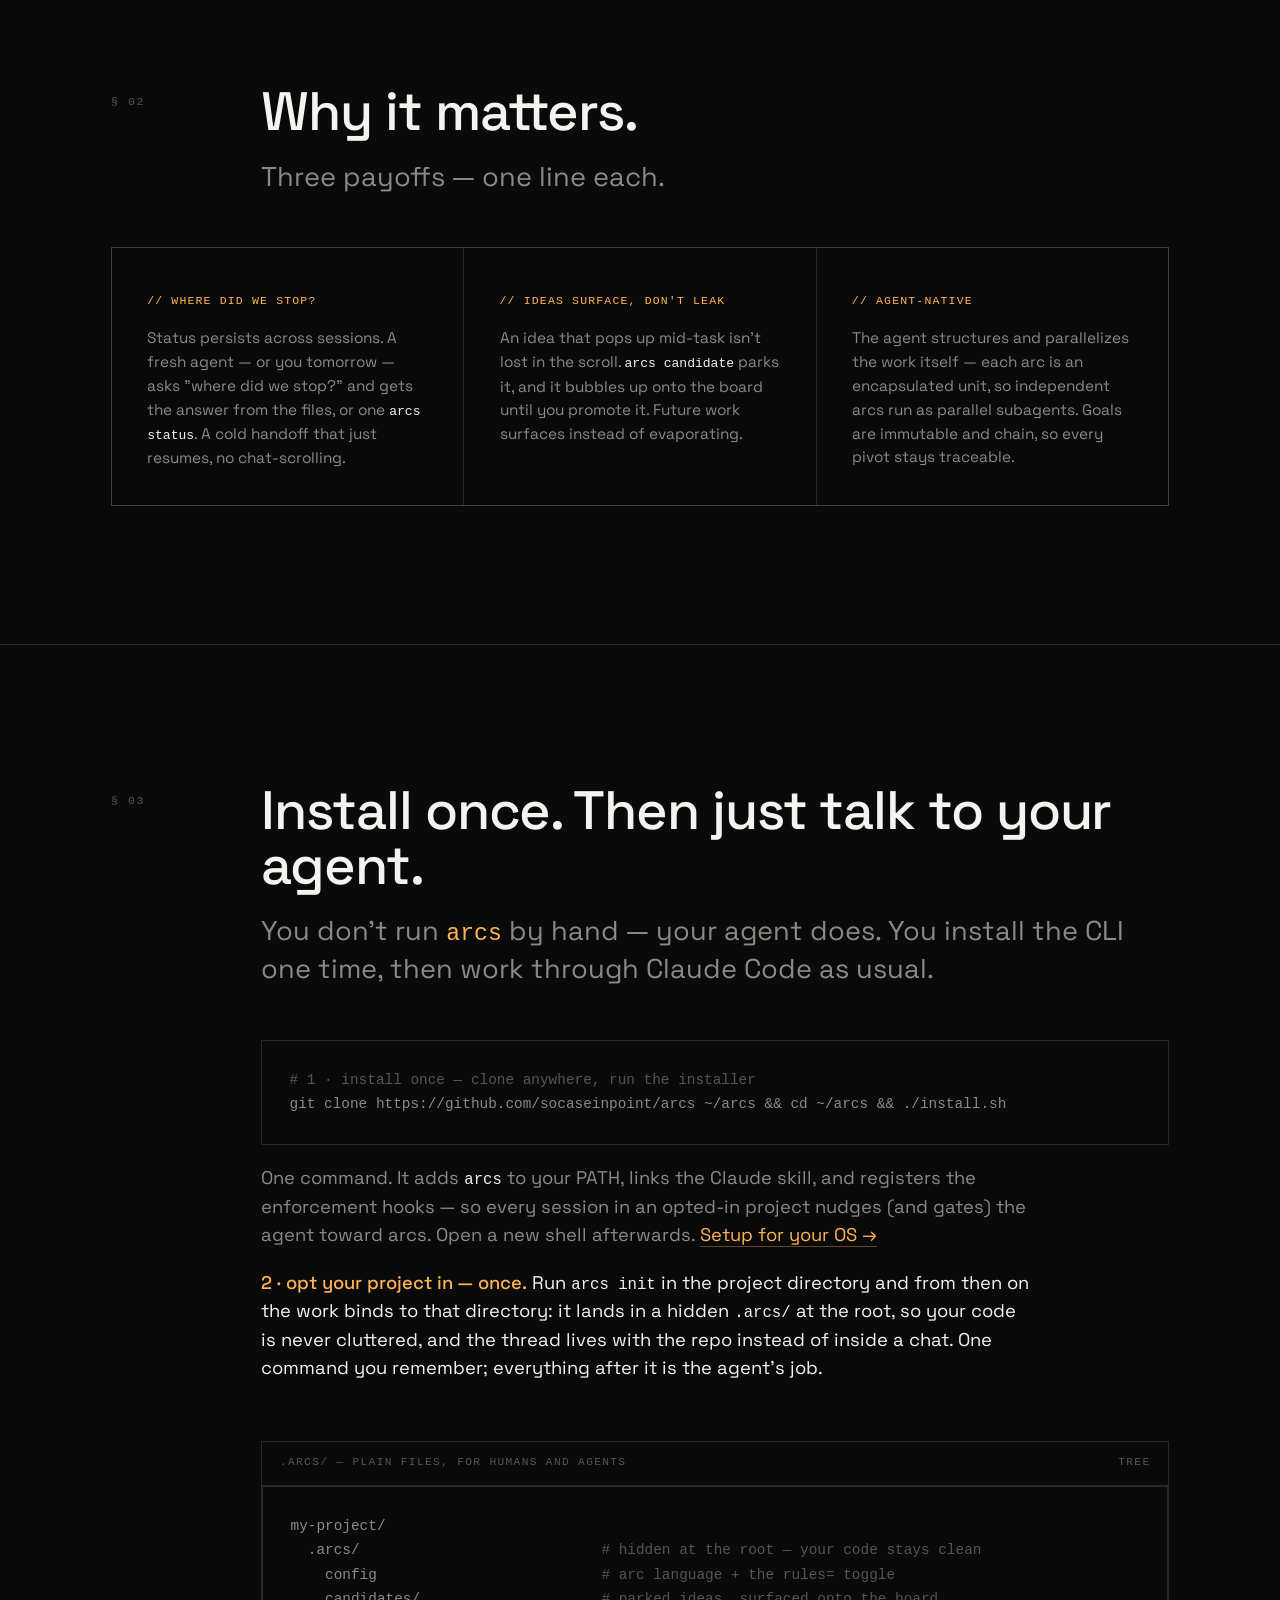
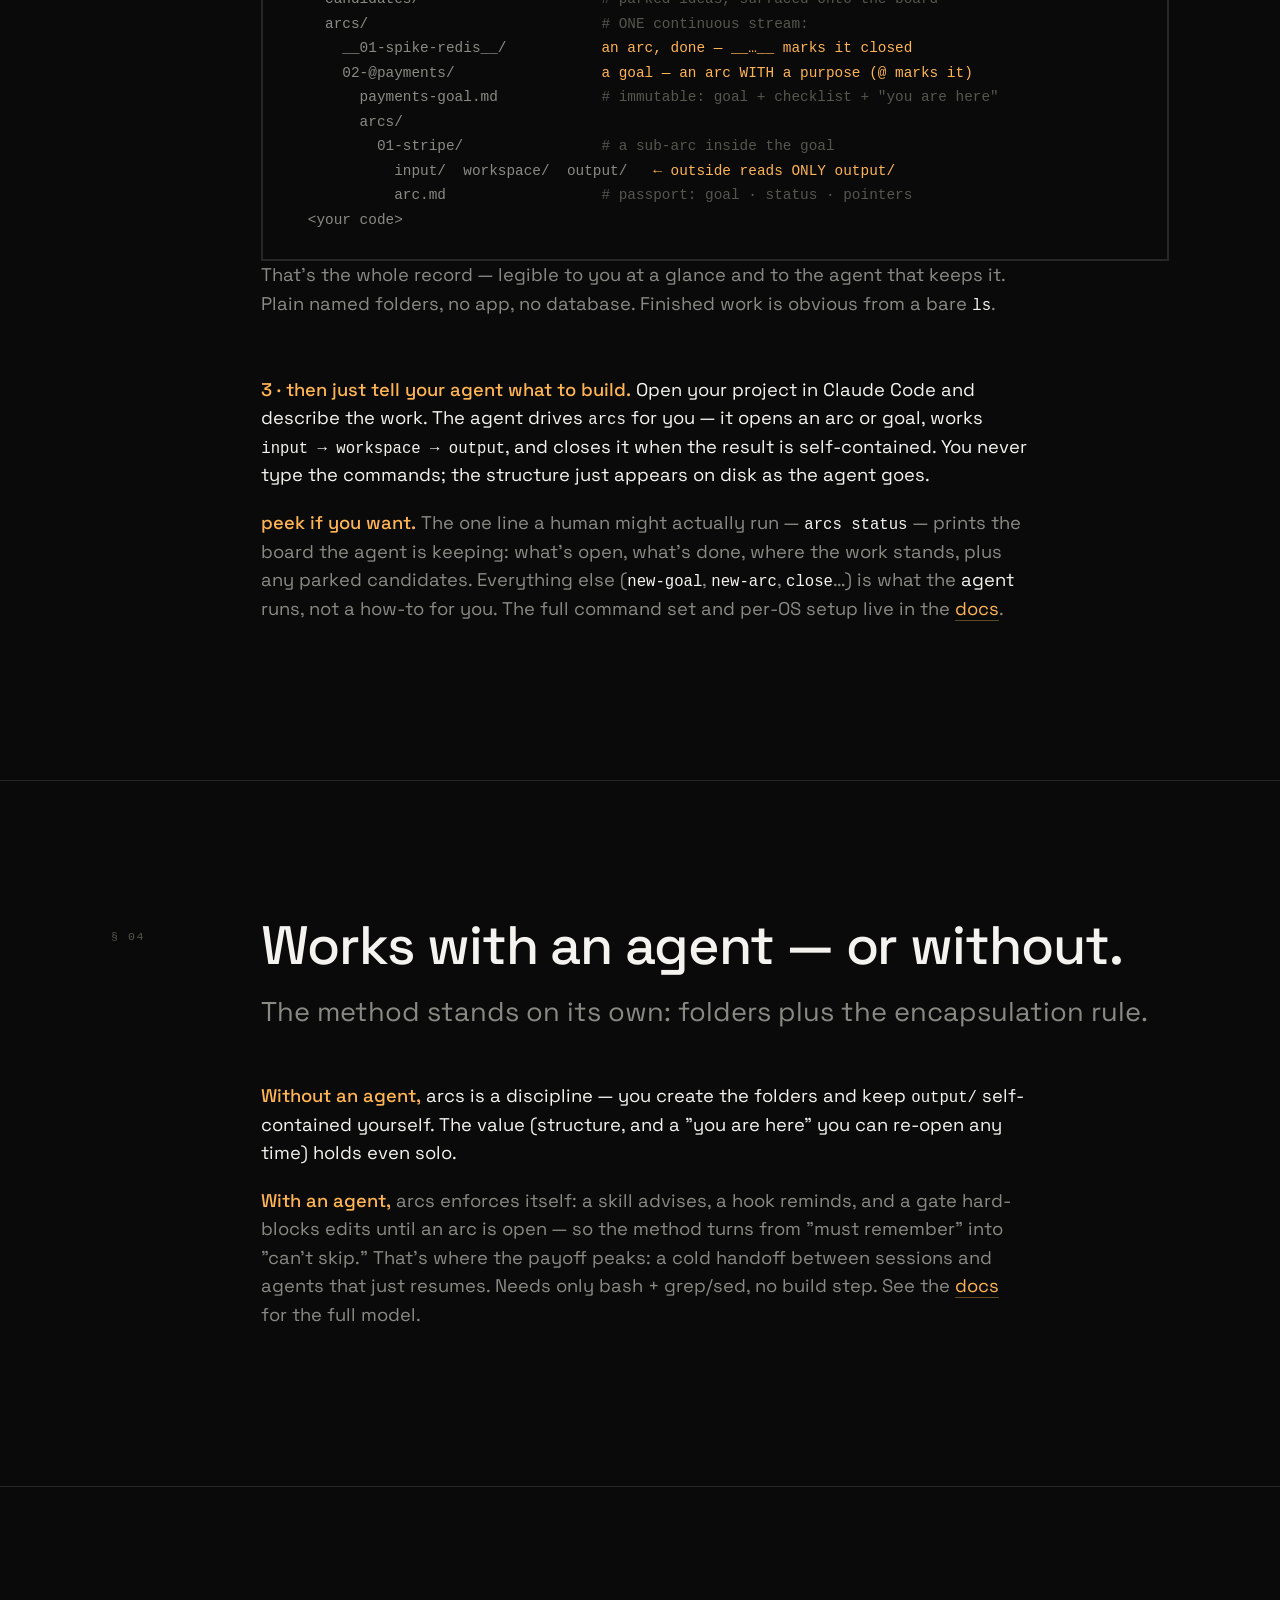
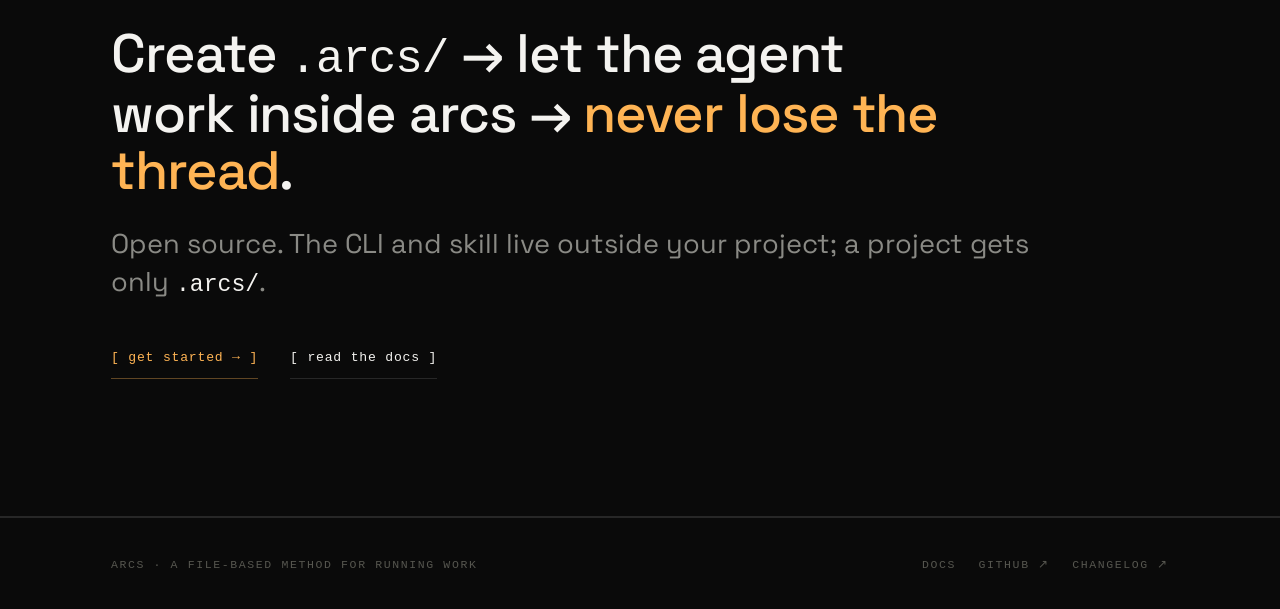
==== commit c5b561e0: "fix(docs): restore landing benefits + fix docs mobile nav Landing: the agent-first rewrite had strip" ====
--- a/docs/index.html
+++ b/docs/index.html
@@ -8,7 +8,7 @@
 <link rel="preconnect" href="https://fonts.googleapis.com" />
 <link rel="preconnect" href="https://fonts.gstatic.com" crossorigin />
 <link href="https://fonts.googleapis.com/css2?family=Space+Grotesk:wght@400;500;600&display=swap" rel="stylesheet" />
-<link rel="stylesheet" href="style.css?v=3" />
+<link rel="stylesheet" href="style.css?v=4" />
 </head>
 <body>
 
@@ -81,16 +81,16 @@
       </div>
       <div class="why reveal">
         <div class="reason">
-          <span class="rk">// work is never lost</span>
-          <p>It lives in files, not chat. Crash a session, blow your context, hand it to another agent — the work is still on disk, right where it stopped.</p>
+          <span class="rk">// where did we stop?</span>
+          <p>Status persists across sessions. A fresh agent — or you tomorrow — asks "where did we stop?" and gets the answer from the files, or one <code>arcs status</code>. A cold handoff that just resumes, no chat-scrolling.</p>
         </div>
         <div class="reason">
-          <span class="rk">// traceable</span>
-          <p>Goals are immutable and form chains, so you can see how the thinking evolved — every pivot is a linked file, not an overwrite.</p>
+          <span class="rk">// ideas surface, don't leak</span>
+          <p>An idea that pops up mid-task isn't lost in the scroll. <code>arcs candidate</code> parks it, and it bubbles up onto the board until you promote it. Future work surfaces instead of evaporating.</p>
         </div>
         <div class="reason">
           <span class="rk">// agent-native</span>
-          <p>The agent structures and parallelizes the work itself — each arc is an encapsulated unit, so independent arcs run as parallel subagents.</p>
+          <p>The agent structures and parallelizes the work itself — each arc is an encapsulated unit, so independent arcs run as parallel subagents. Goals are immutable and chain, so every pivot stays traceable.</p>
         </div>
       </div>
     </div>
@@ -118,17 +118,54 @@
             arcs. Open a new shell afterwards. <a class="inline-link" href="docs.html#setup">Setup for your OS →</a>
           </p>
 
-          <p class="prose"><b>2 · then just tell your agent what to build.</b> Open your project in Claude
+          <p class="prose"><b>2 · opt your project in — once.</b> Run <code>arcs init</code> in the project
+            directory and from then on the work <em>binds to that directory</em>: it lands in a hidden
+            <code>.arcs/</code> at the root, so your code is never cluttered, and the thread lives with the
+            repo instead of inside a chat. One command you remember; everything after it is the agent's job.</p>
+        </div>
+      </div>
+
+      <div class="body-grid reveal" style="margin-top:2.4rem;">
+        <div></div>
+        <div>
+          <figure>
+            <div class="figcap"><span>.arcs/ — plain files, for humans and agents</span><span>tree</span></div>
+<pre>my-project/
+  .arcs/                            <span class="c"># hidden at the root — your code stays clean</span>
+    config                          <span class="c"># arc language + the rules= toggle</span>
+    candidates/                     <span class="c"># parked ideas, surfaced onto the board</span>
+    arcs/                           <span class="c"># ONE continuous stream:</span>
+      __01-spike-redis__/           <span class="a">an arc, done — __…__ marks it closed</span>
+      02-@payments/                 <span class="a">a goal — an arc WITH a purpose (@ marks it)</span>
+        payments-goal.md            <span class="c"># immutable: goal + checklist + "you are here"</span>
+        arcs/
+          01-stripe/                <span class="c"># a sub-arc inside the goal</span>
+            input/  workspace/  output/   <span class="a">← outside reads ONLY output/</span>
+            arc.md                  <span class="c"># passport: goal · status · pointers</span>
+  &lt;your code&gt;</pre>
+          </figure>
+          <p class="prose dim">
+            That's the whole record — legible to you at a glance and to the agent that keeps it. Plain named
+            folders, no app, no database. Finished work is obvious from a bare <code>ls</code>.
+          </p>
+        </div>
+      </div>
+
+      <div class="body-grid reveal" style="margin-top:2.4rem;">
+        <div></div>
+        <div>
+          <p class="prose"><b>3 · then just tell your agent what to build.</b> Open your project in Claude
             Code and describe the work. The agent drives <code>arcs</code> for you — it opens an arc or goal,
             works <code>input → workspace → output</code>, and closes it when the result is self-contained.
             You never type the commands; the structure just appears on disk as the agent goes.</p>
 
           <p class="prose dim">
-            <b>3 · peek if you want.</b> The one line a human might actually run —
+            <b>peek if you want.</b> The one line a human might actually run —
             <code>arcs status</code> — prints the board the agent is keeping: what's open, what's done, where
-            the work stands. Everything else (<code class="k">new-goal</code>, <code class="k">new-arc</code>,
-            <code class="k">close</code>…) is what the <em>agent</em> runs, not a how-to for you. The full
-            command set and the per-OS setup live in the <a class="inline-link" href="docs.html#setup">docs</a>.
+            the work stands, plus any parked candidates. Everything else (<code class="k">new-goal</code>,
+            <code class="k">new-arc</code>, <code class="k">close</code>…) is what the <em>agent</em> runs, not
+            a how-to for you. The full command set and per-OS setup live in the
+            <a class="inline-link" href="docs.html#setup">docs</a>.
           </p>
         </div>
       </div>
--- a/docs/style.css
+++ b/docs/style.css
@@ -189,10 +189,44 @@
 
 /* ---- section nav (sticky, scroll-spy) ---- */
 .docs-nav { position: sticky; top: 80px; align-self: start; }
+
+/* desktop: the <details> is purely structural — always expanded, summary acts as the label.
+   the disclosure behavior only kicks in at the mobile breakpoint below. */
+.docs-nav-disclosure > summary { list-style: none; }
+.docs-nav-disclosure > summary::-webkit-details-marker { display: none; }
+.docs-nav-disclosure > summary::marker { content: ""; }
+.docs-nav-disclosure > *:not(summary) { display: revert; }
+.docs-nav-caret { display: none; }
+.docs-nav-label { display: block; margin: 0 0 1rem; }
+summary.docs-nav-label { cursor: default; }
+
 @media (max-width: 880px) {
-  .docs-nav { position: static; top: auto; border: 1px solid var(--line); padding: 1rem 1.2rem; }
-}
-.docs-nav-label { display: block; margin: 0 0 1rem; }
+  .docs-nav {
+    position: sticky; top: 60px; z-index: 10;
+    border: 1px solid var(--line); background: var(--bg-soft);
+  }
+  /* collapsed disclosure: a single tappable line until opened */
+  .docs-nav-disclosure > summary {
+    display: flex; align-items: center; justify-content: space-between;
+    gap: 0.6rem; cursor: pointer; user-select: none;
+    margin: 0; padding: 0.85rem 1.1rem;
+    color: var(--ink);
+  }
+  summary.docs-nav-label { cursor: pointer; }
+  .docs-nav-caret {
+    display: inline-block; color: var(--ink-dim); font-size: 0.85em;
+    transition: transform var(--dur) var(--ease);
+  }
+  .docs-nav-disclosure[open] > summary { border-bottom: 1px solid var(--line); }
+  .docs-nav-disclosure[open] .docs-nav-caret { transform: rotate(180deg); }
+  /* closed by default: UA hides non-summary children — only reveal them when open */
+  .docs-nav-disclosure > *:not(summary) { display: none; }
+  .docs-nav-disclosure[open] > nav { display: block; padding: 0.6rem 0.6rem 0.2rem; }
+  .docs-nav-disclosure[open] > .docs-nav-foot { display: block; padding: 0 1.1rem 0.9rem; }
+}
+@media (prefers-reduced-motion: reduce) {
+  .docs-nav-caret { transition: none; }
+}
 .docs-nav ol { list-style: none; margin: 0; padding: 0; display: grid; gap: 0.15rem; counter-reset: navc; }
 .docs-nav li { counter-increment: navc; }
 .docs-nav ol a {
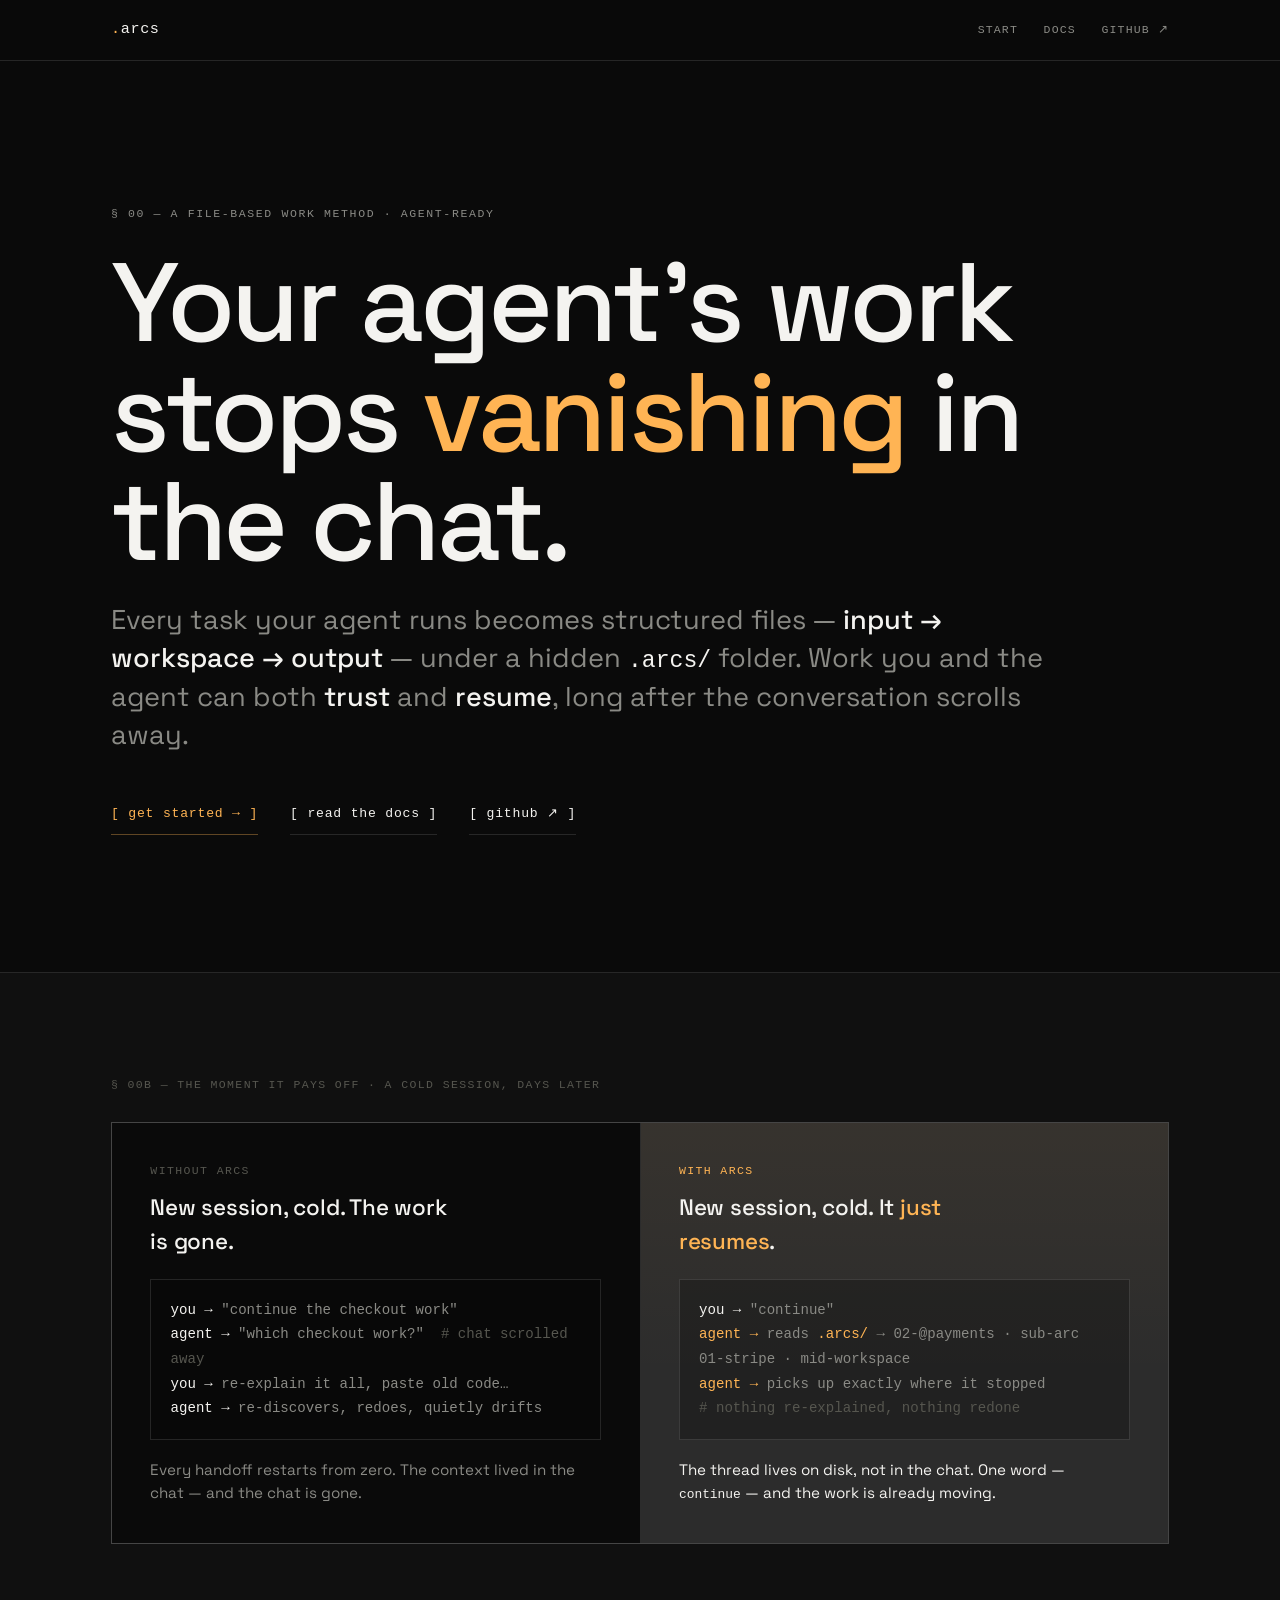
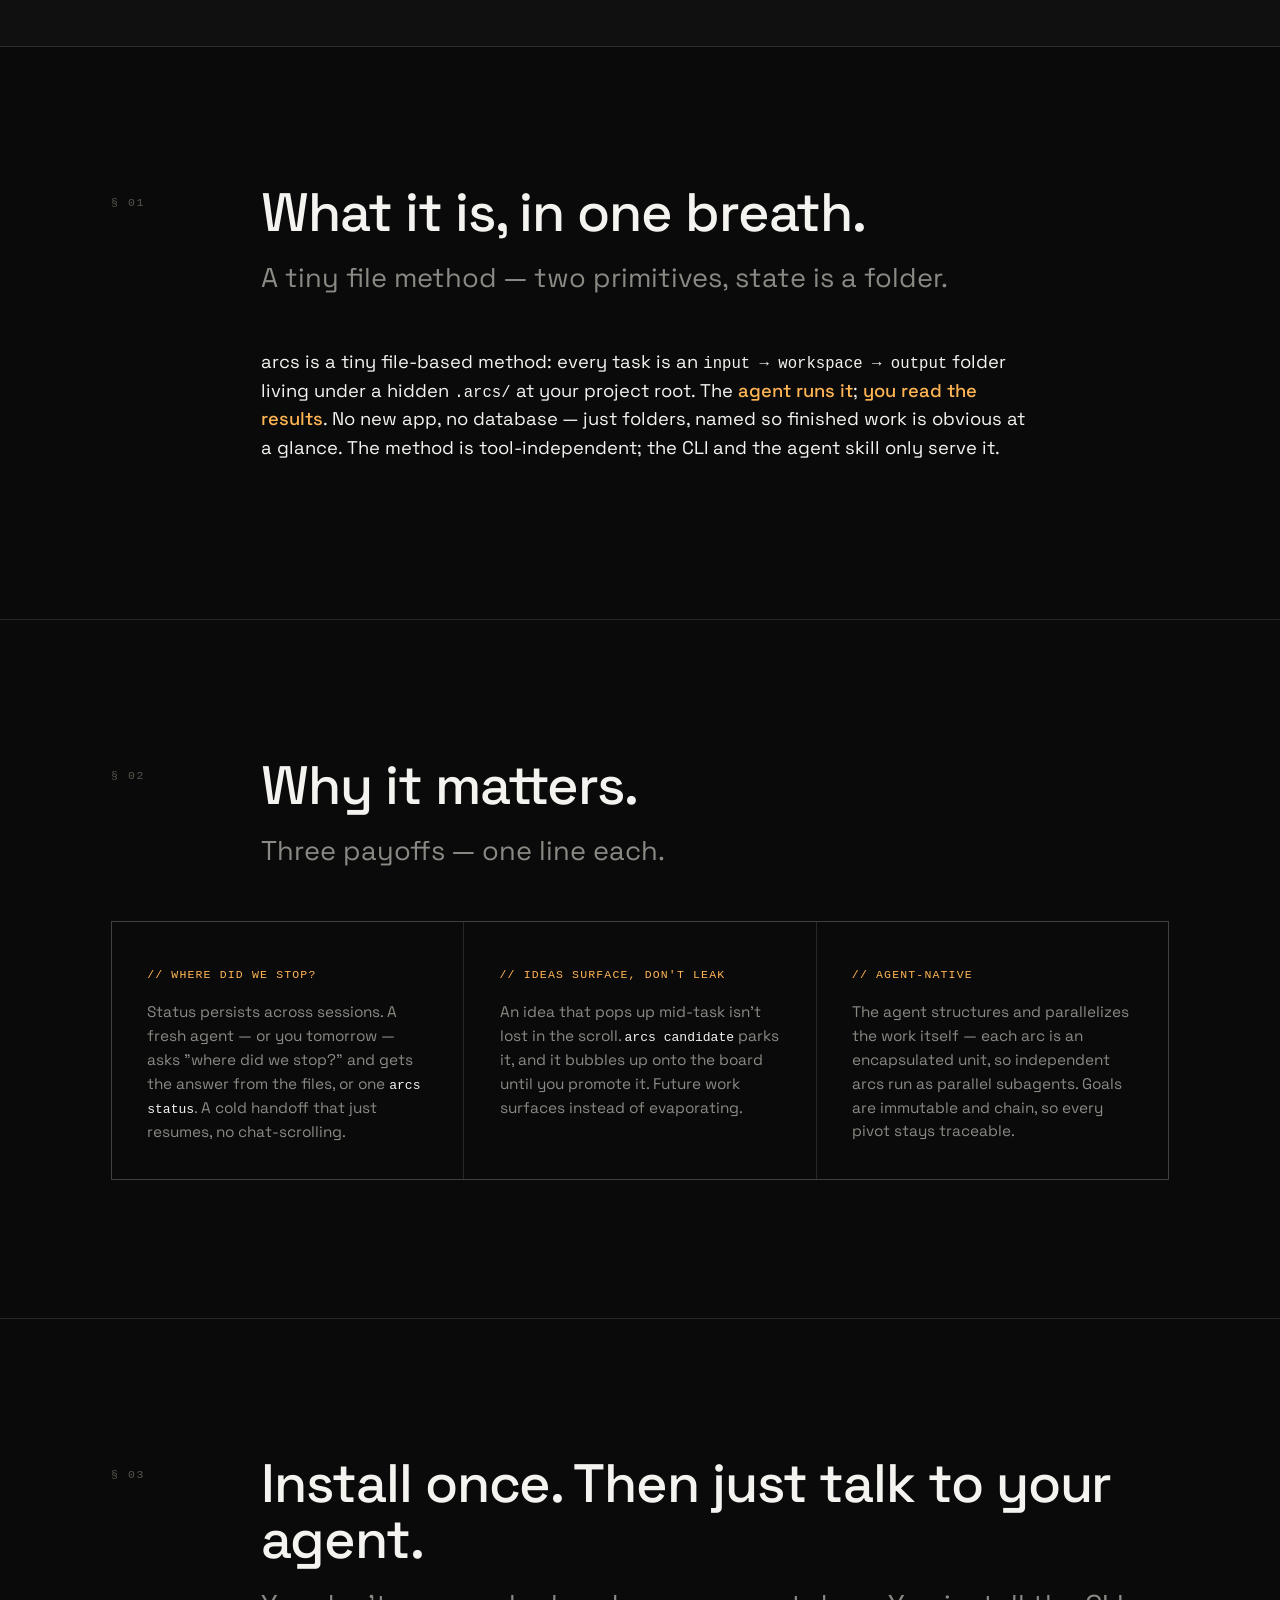
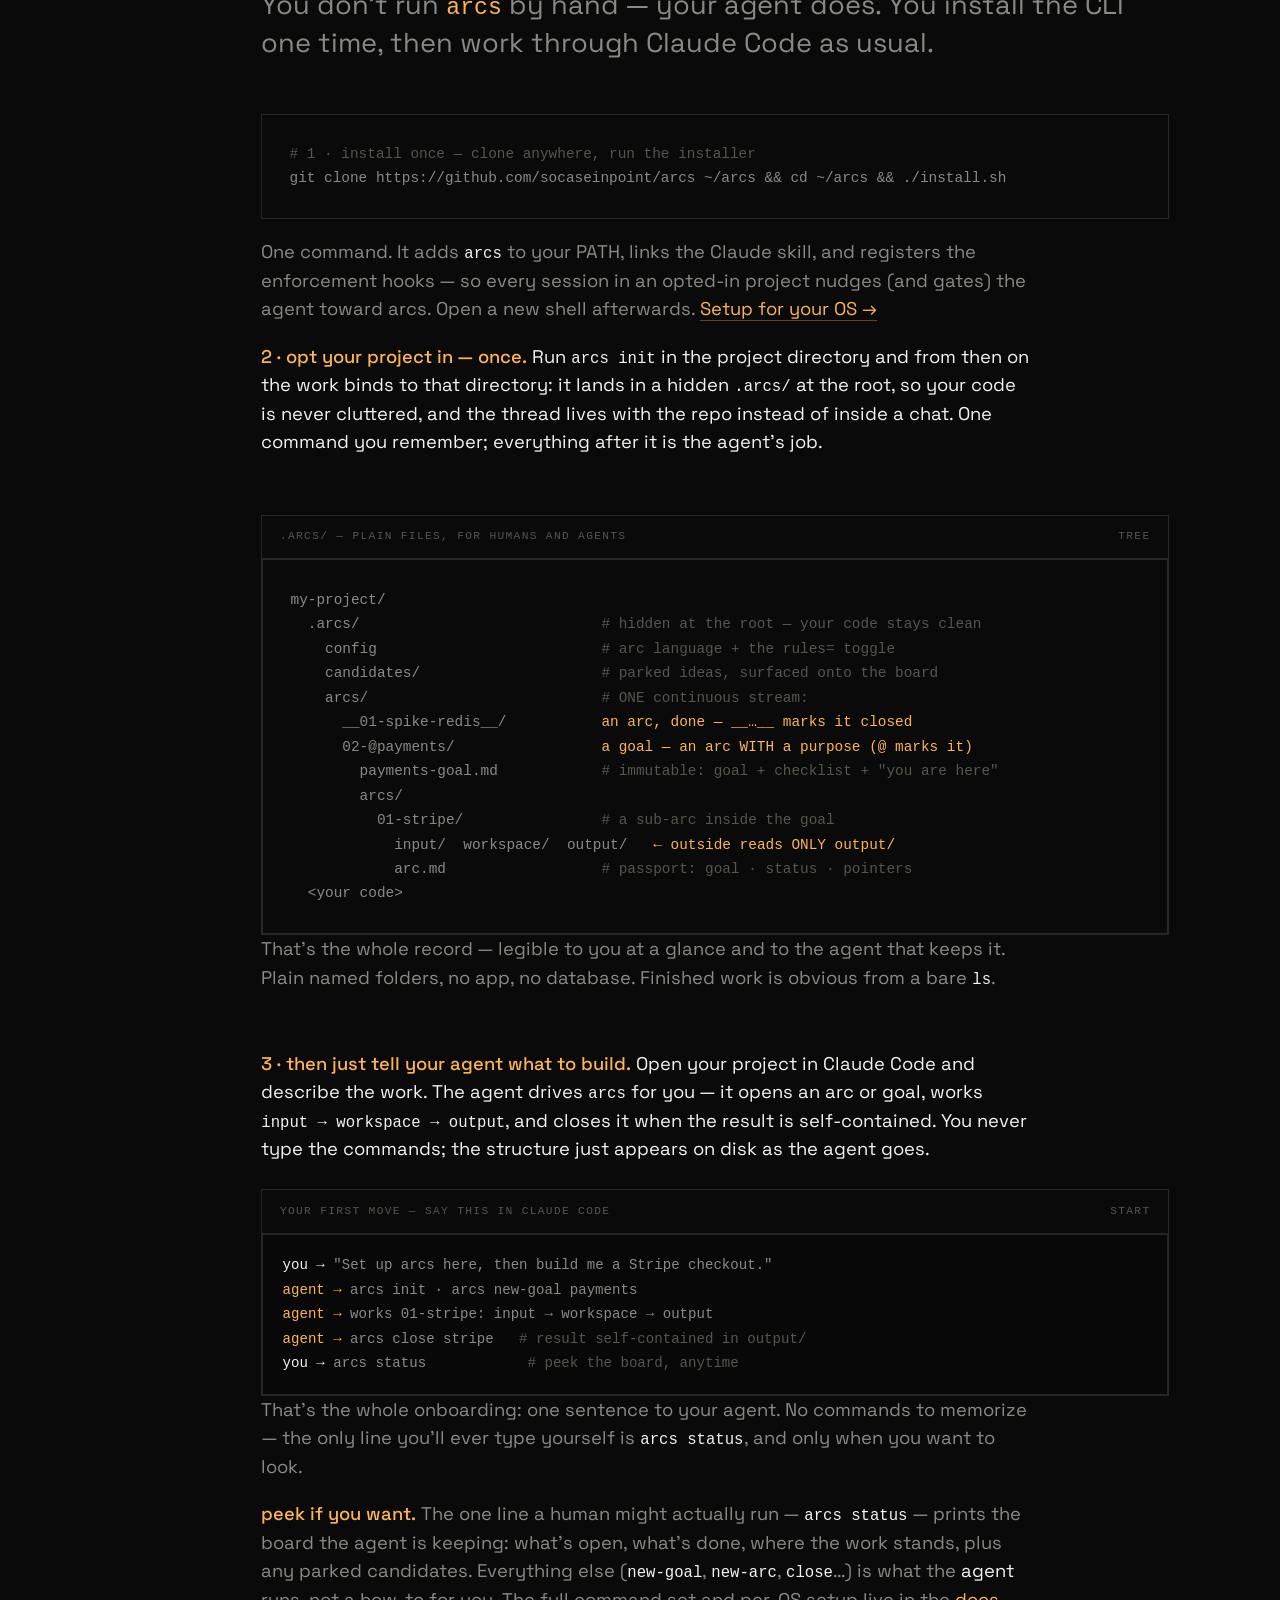
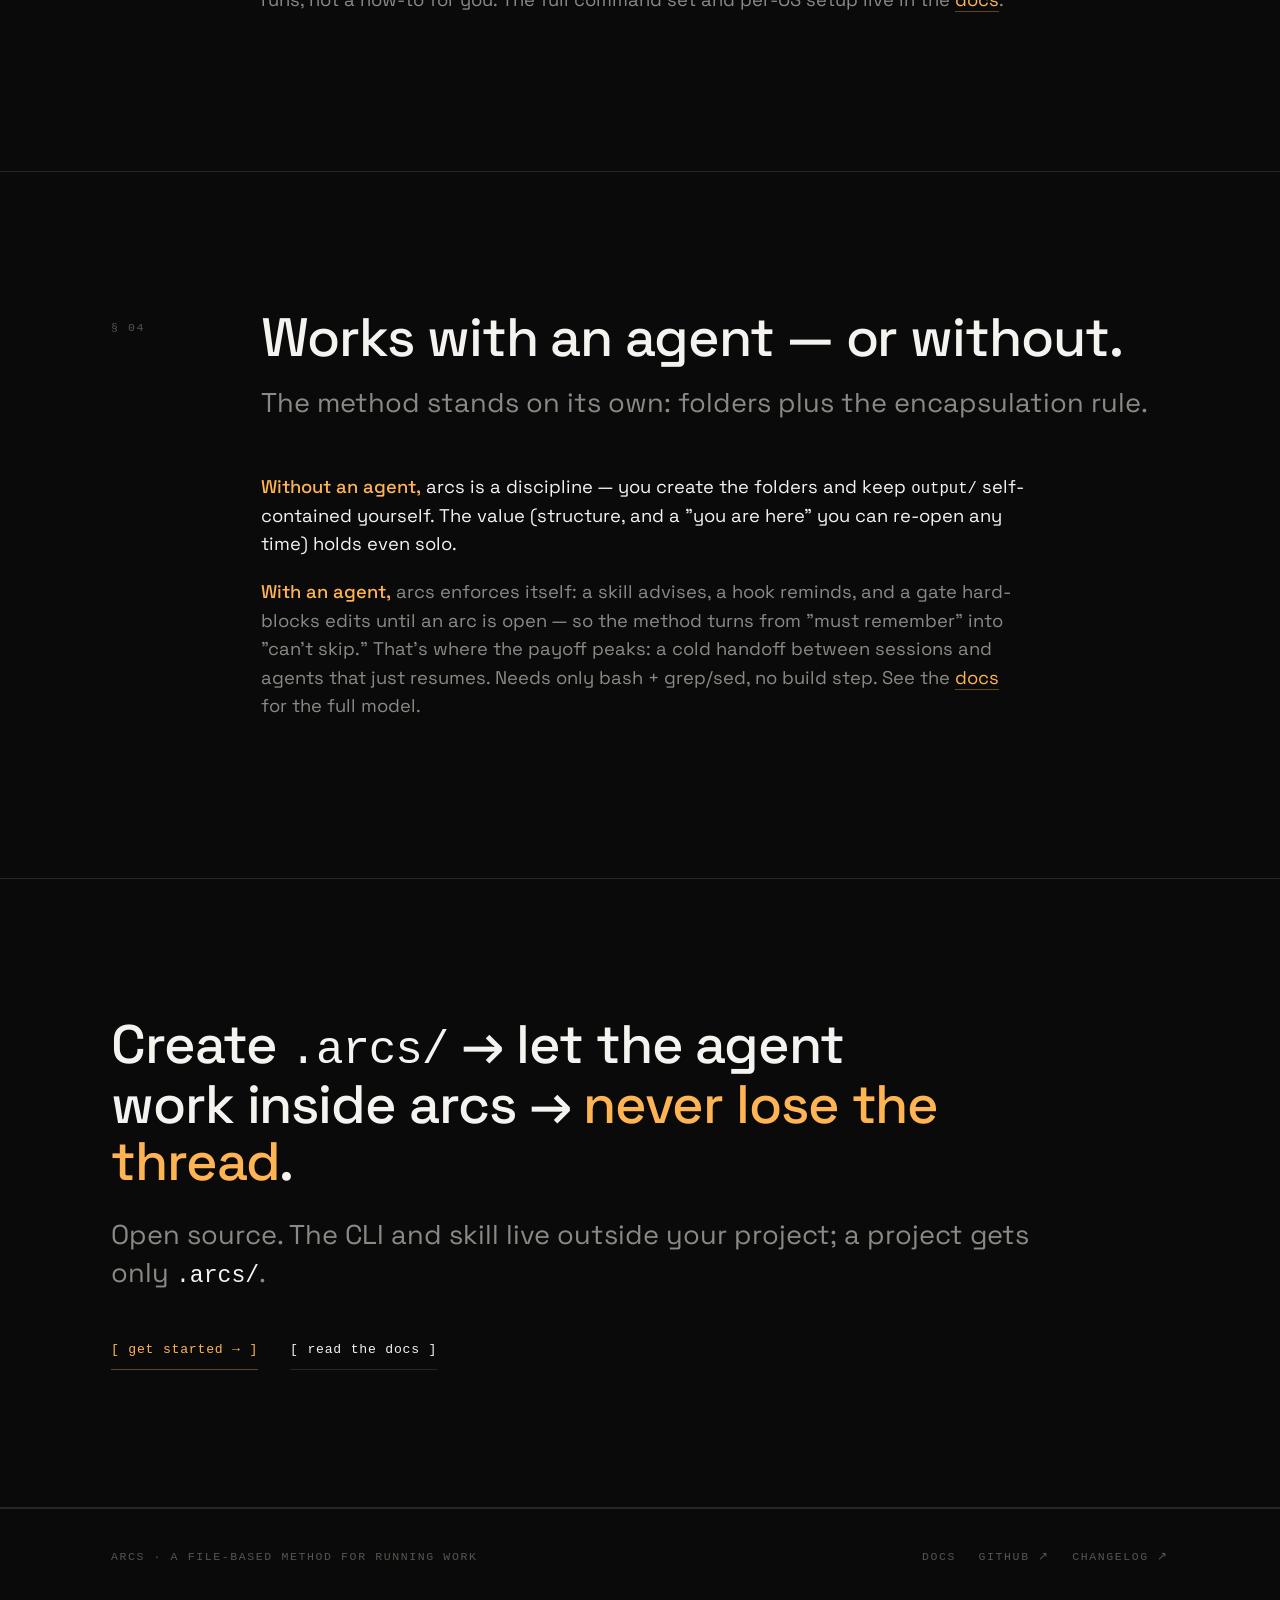
==== commit 38978778: "feat(docs): landing wow-band + concrete first move; close arcs 19-20 - docs/index.html: before→after" ====
--- a/docs/index.html
+++ b/docs/index.html
@@ -8,7 +8,7 @@
 <link rel="preconnect" href="https://fonts.googleapis.com" />
 <link rel="preconnect" href="https://fonts.gstatic.com" crossorigin />
 <link href="https://fonts.googleapis.com/css2?family=Space+Grotesk:wght@400;500;600&display=swap" rel="stylesheet" />
-<link rel="stylesheet" href="style.css?v=4" />
+<link rel="stylesheet" href="style.css?v=8" />
 </head>
 <body>
 
@@ -41,6 +41,33 @@
         <a href="#start" class="bracket bracket--primary">[ get started → ]</a>
         <a href="docs.html" class="bracket">[ read the docs ]</a>
         <a href="https://github.com/socaseinpoint/arcs" target="_blank" rel="noopener" class="bracket">[ github ↗ ]</a>
+      </div>
+    </div>
+  </section>
+
+  <!-- BEFORE → AFTER — the wow -->
+  <section class="contrast">
+    <div class="wrap reveal">
+      <p class="band-head">§ 00b — the moment it pays off · a cold session, days later</p>
+      <div class="contrast-grid">
+        <div class="cc">
+          <span class="tag">without arcs</span>
+          <h3>New session, cold. The work is gone.</h3>
+<pre class="scene"><span class="k">you →</span> "continue the checkout work"
+<span class="k">agent →</span> "which checkout work?"  <span class="c"># chat scrolled away</span>
+<span class="k">you →</span> re-explain it all, paste old code…
+<span class="k">agent →</span> re-discovers, redoes, quietly drifts</pre>
+          <p class="takeaway">Every handoff restarts from zero. The context lived in the chat — and the chat is gone.</p>
+        </div>
+        <div class="cc relief">
+          <span class="tag">with arcs</span>
+          <h3>New session, cold. It <em>just resumes</em>.</h3>
+<pre class="scene"><span class="k">you →</span> "continue"
+<span class="a">agent →</span> reads <span class="a">.arcs/</span> → 02-@payments · sub-arc 01-stripe · mid-workspace
+<span class="a">agent →</span> picks up exactly where it stopped
+<span class="c"># nothing re-explained, nothing redone</span></pre>
+          <p class="takeaway">The thread lives on disk, not in the chat. One word — <code>continue</code> — and the work is already moving.</p>
+        </div>
       </div>
     </div>
   </section>
@@ -159,6 +186,17 @@
             works <code>input → workspace → output</code>, and closes it when the result is self-contained.
             You never type the commands; the structure just appears on disk as the agent goes.</p>
 
+          <figure style="margin-top:1.6rem;">
+            <div class="figcap"><span>your first move — say this in Claude Code</span><span>start</span></div>
+<pre class="scene"><span class="k">you →</span> "Set up arcs here, then build me a Stripe checkout."
+<span class="a">agent →</span> arcs init · arcs new-goal payments
+<span class="a">agent →</span> works 01-stripe: input → workspace → output
+<span class="a">agent →</span> arcs close stripe   <span class="c"># result self-contained in output/</span>
+<span class="k">you →</span> arcs status            <span class="c"># peek the board, anytime</span></pre>
+          </figure>
+          <p class="prose dim">That's the whole onboarding: one sentence to your agent. No commands to memorize —
+            the only line you'll ever type yourself is <code>arcs status</code>, and only when you want to look.</p>
+
           <p class="prose dim">
             <b>peek if you want.</b> The one line a human might actually run —
             <code>arcs status</code> — prints the board the agent is keeping: what's open, what's done, where
--- a/docs/style.css
+++ b/docs/style.css
@@ -54,11 +54,17 @@
 }
 
 /* ---------- nav ---------- */
-header {
+/* the SITE nav only (direct child of body) — NOT the nested .docs-head hero,
+   which is also a <header> and must never be sticky. */
+body > header {
   position: sticky; top: 0; z-index: 20;
   backdrop-filter: blur(10px);
   background: rgba(10, 10, 10, 0.72);
   border-bottom: 1px solid var(--line);
+}
+/* mobile: solid header so content never ghosts through the sticky bar while scrolling */
+@media (max-width: 760px) {
+  body > header { background: var(--bg); backdrop-filter: none; }
 }
 .nav { display: flex; align-items: center; justify-content: space-between; height: 60px; gap: 1rem; }
 .brand { font-family: var(--mono); font-weight: 500; letter-spacing: 0.04em; font-size: 0.95rem; white-space: nowrap; }
@@ -130,6 +136,26 @@
 .reason p { margin: 0.9rem 0 0; color: var(--ink-dim); font-size: 0.96rem; line-height: 1.55; }
 .reason p code { color: var(--ink); }
 
+/* ---------- before → after (the wow band) ---------- */
+.contrast { background: var(--bg-soft); border-bottom: 1px solid var(--line); }
+.contrast .wrap { padding-block: clamp(3.5rem, 2.4rem + 5vw, 6.5rem); }
+.contrast .band-head { font-family: var(--mono); font-size: var(--text-kicker); letter-spacing: 0.12em; text-transform: uppercase; color: var(--ink-faint); margin: 0 0 1.8rem; }
+.contrast-grid { display: grid; grid-template-columns: 1fr 1fr; gap: 1px; background: var(--line); border: 1px solid var(--line); }
+@media (max-width: 720px) { .contrast-grid { grid-template-columns: 1fr; } }
+.cc { background: var(--bg); padding: clamp(1.5rem, 3vw, 2.4rem); display: flex; flex-direction: column; }
+.cc.relief { background: linear-gradient(180deg, rgba(255,180,84,0.05), transparent 60%); }
+.cc .tag { font-family: var(--mono); font-size: 0.72rem; letter-spacing: 0.12em; text-transform: uppercase; color: var(--ink-faint); }
+.cc.relief .tag { color: var(--accent); }
+.cc h3 { font-size: clamp(1.1rem, 1rem + 0.5vw, 1.4rem); font-weight: 500; letter-spacing: -0.01em; margin: 0.7rem 0 1.2rem; max-width: 22ch; }
+.cc.relief h3 em { font-style: normal; color: var(--accent); }
+.scene { font-family: var(--mono); font-size: clamp(0.78rem, 0.72rem + 0.3vw, 0.88rem); line-height: 1.75; margin: 0; padding: 1.1rem 1.2rem; border: 1px solid var(--line); background: rgba(0,0,0,0.25); white-space: pre-wrap; overflow-wrap: anywhere; color: var(--ink-dim); }
+.scene .k { color: var(--ink); }
+.scene .a { color: var(--accent); }
+.scene .c { color: var(--ink-faint); }
+figure .scene { border: 0; background: rgba(0,0,0,0.2); }
+.cc .takeaway { margin: 1.2rem 0 0; font-size: 0.95rem; line-height: 1.5; color: var(--ink-dim); }
+.cc.relief .takeaway { color: var(--ink); }
+
 /* ---------- figure ---------- */
 figure { margin: 0; border: 1px solid var(--line); }
 figure .figcap { display: flex; justify-content: space-between; font-family: var(--mono); font-size: 0.7rem; letter-spacing: 0.12em; text-transform: uppercase; color: var(--ink-faint); padding: 0.8rem 1.1rem; border-bottom: 1px solid var(--line); }
@@ -201,8 +227,10 @@
 summary.docs-nav-label { cursor: default; }
 
 @media (max-width: 880px) {
+  /* mobile: collapsed line sits at the top of the content and scrolls away —
+     no second sticky bar stacking under the header (that read as a crooked block). */
   .docs-nav {
-    position: sticky; top: 60px; z-index: 10;
+    position: static; top: auto; z-index: auto;
     border: 1px solid var(--line); background: var(--bg-soft);
   }
   /* collapsed disclosure: a single tappable line until opened */
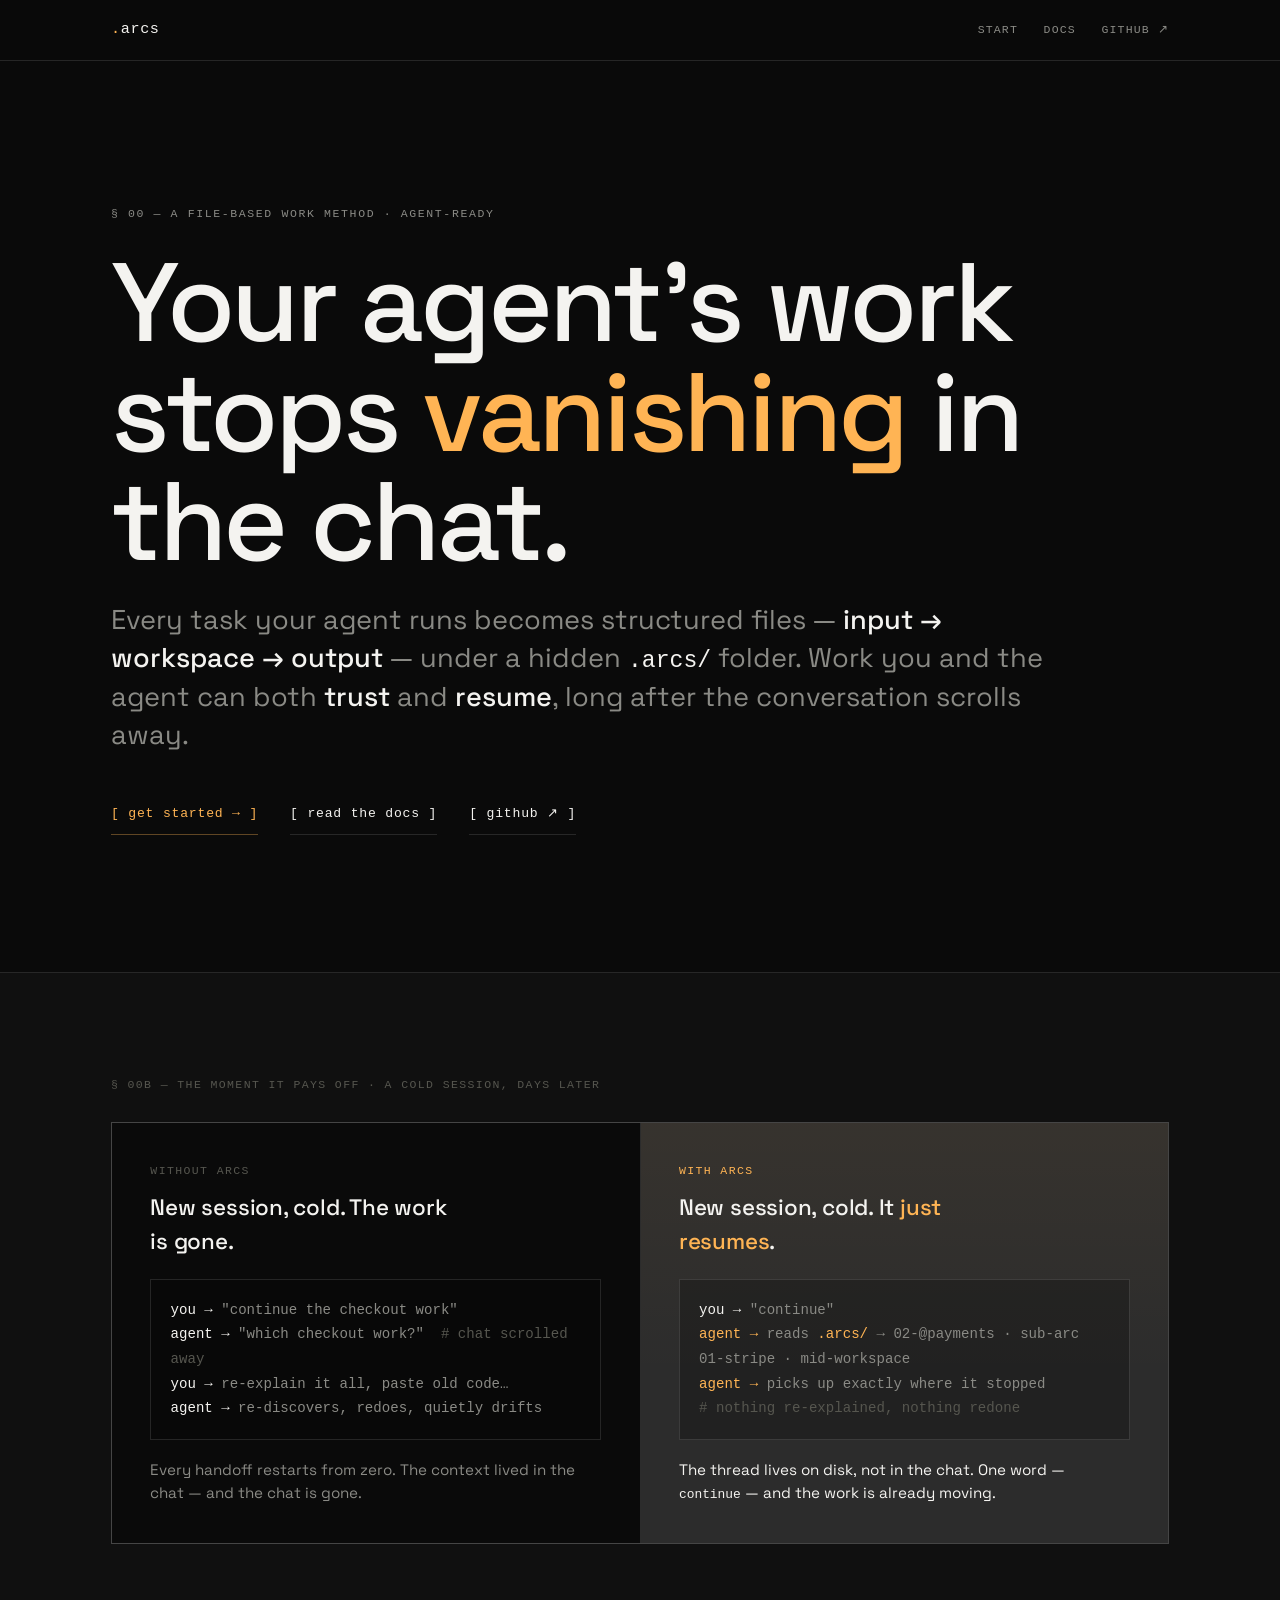
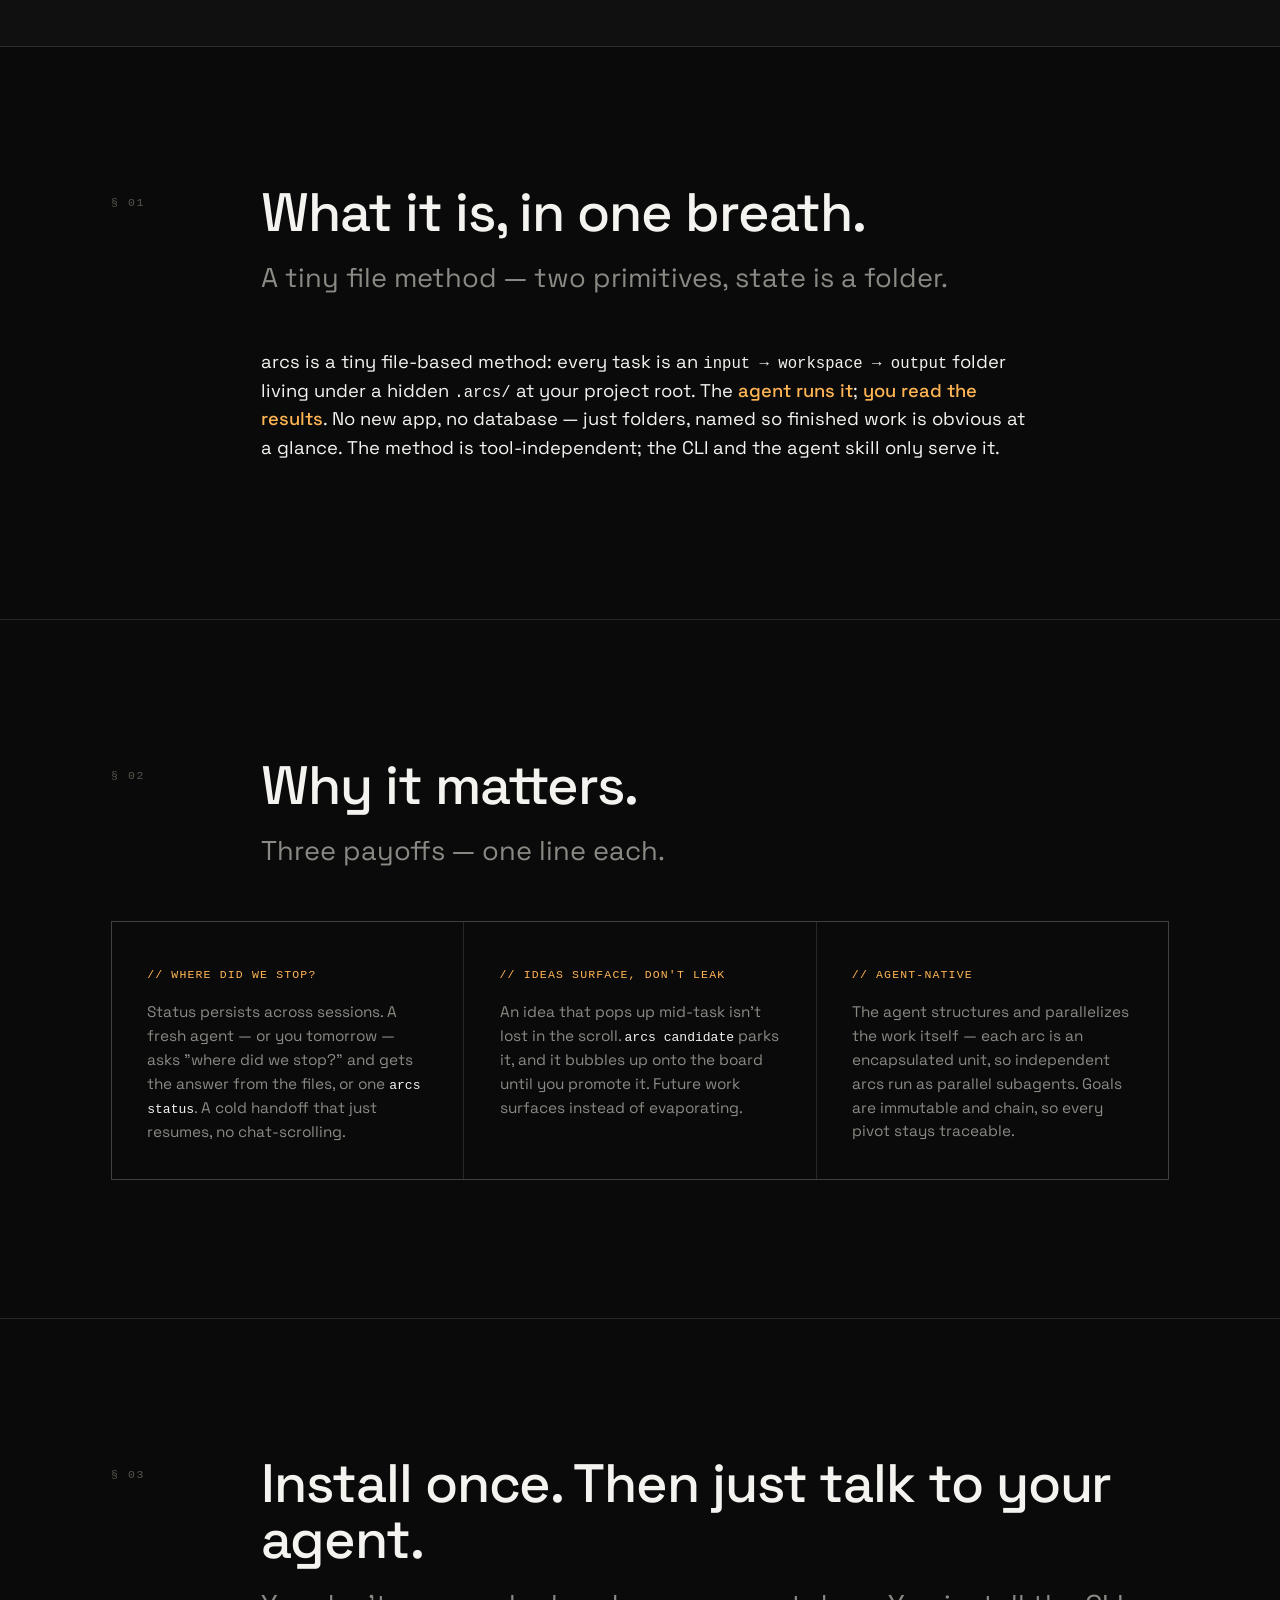
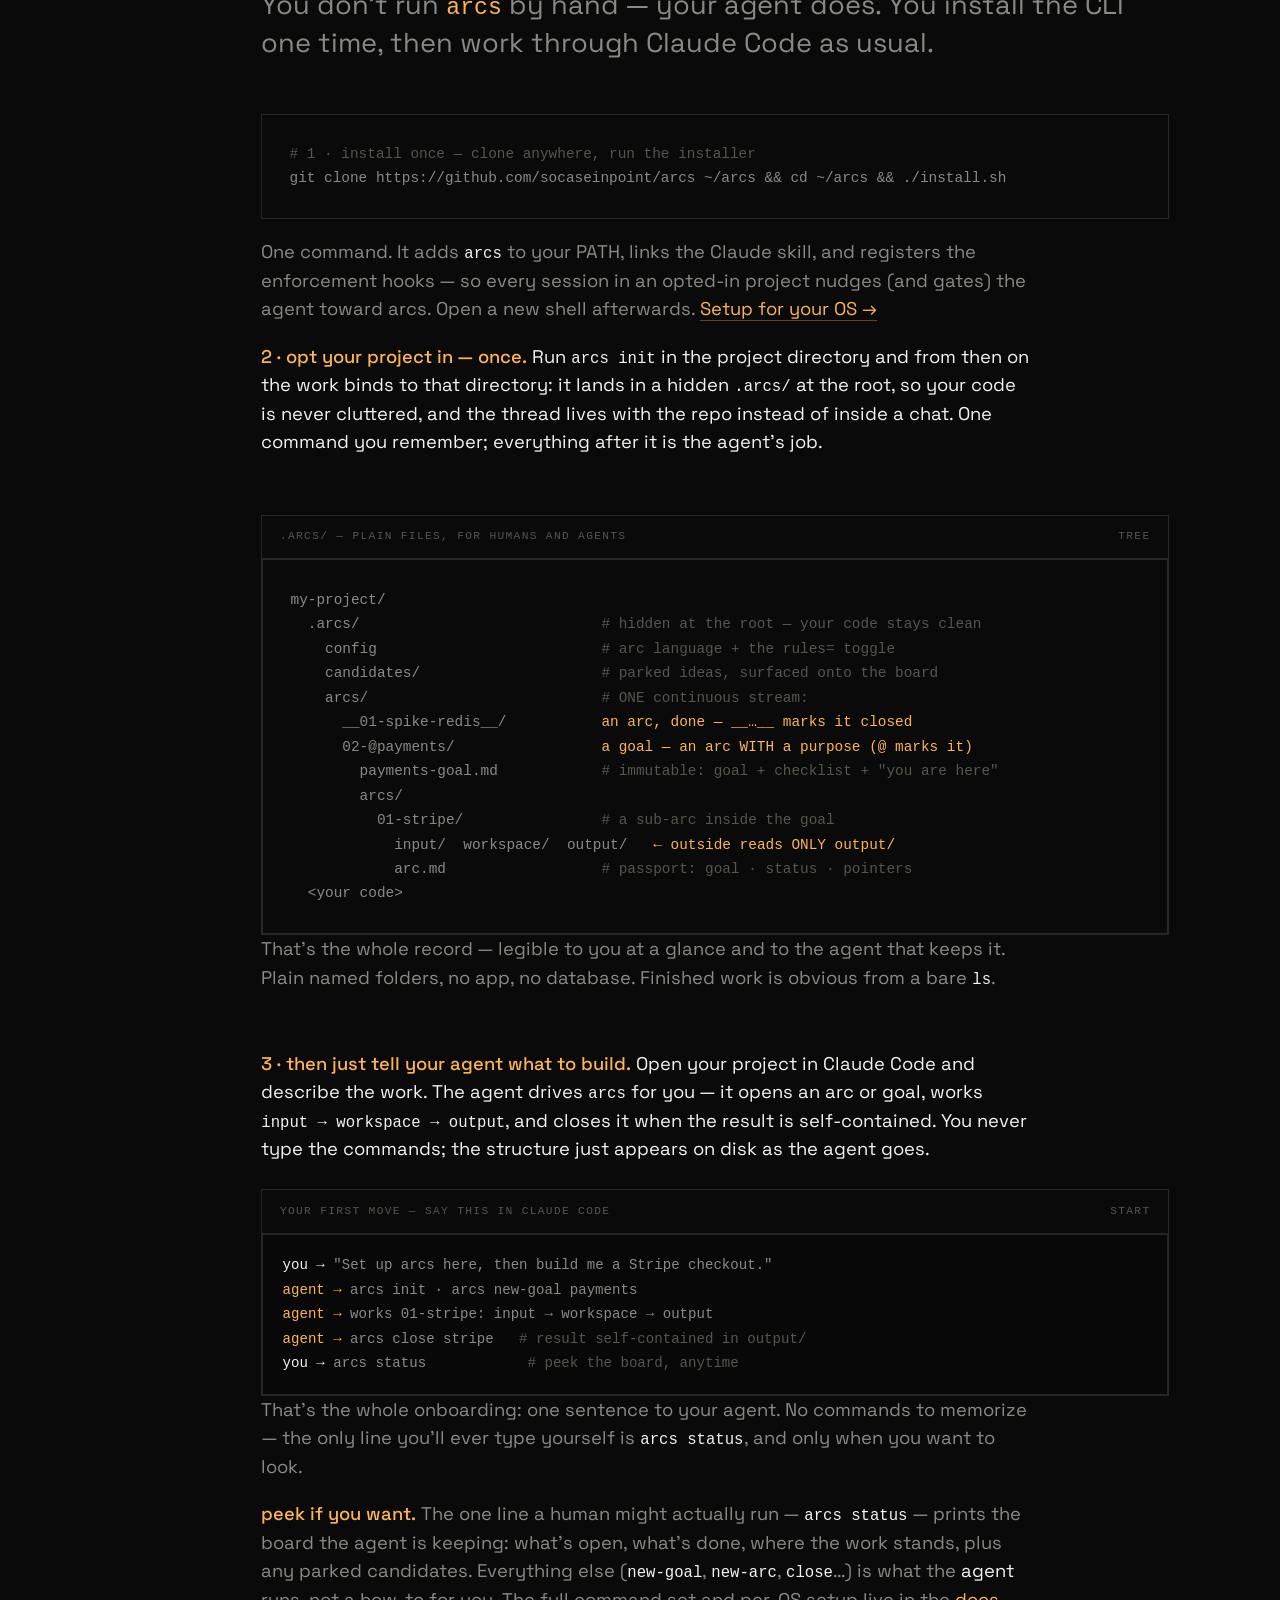
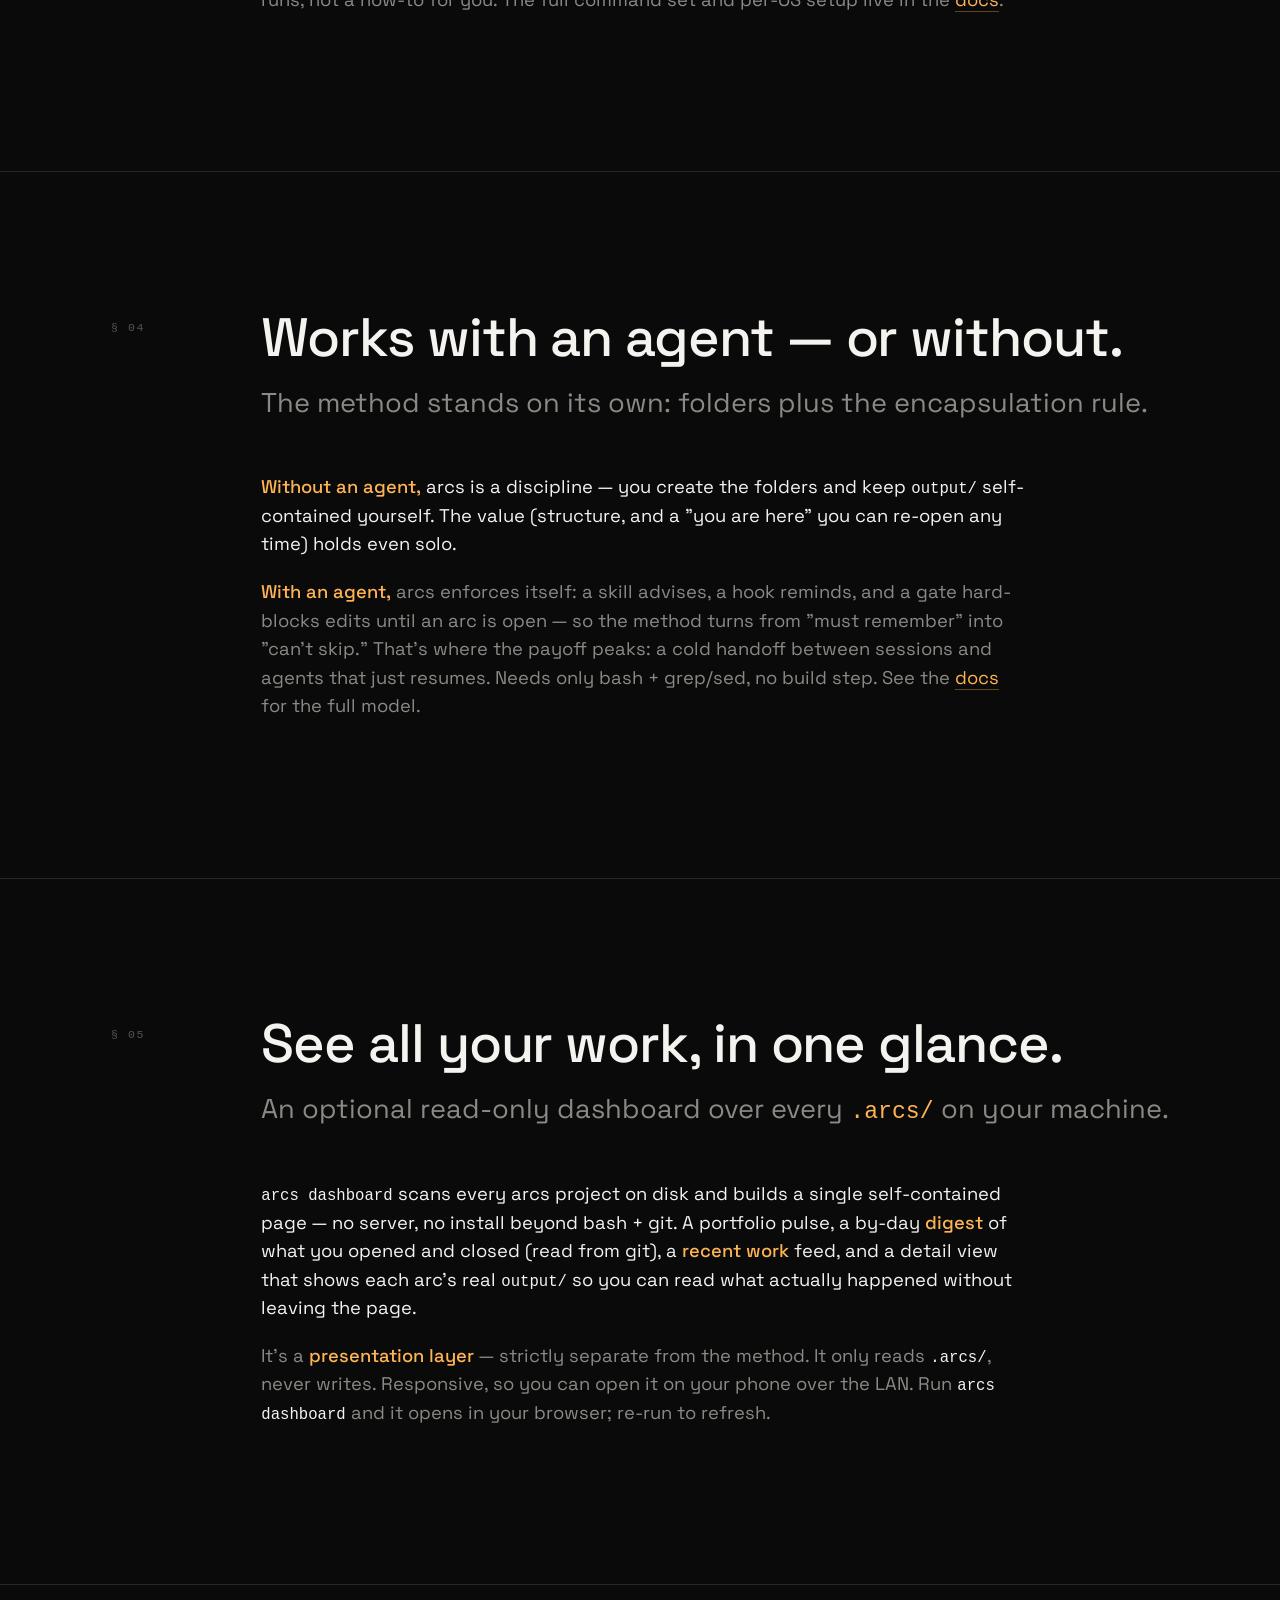
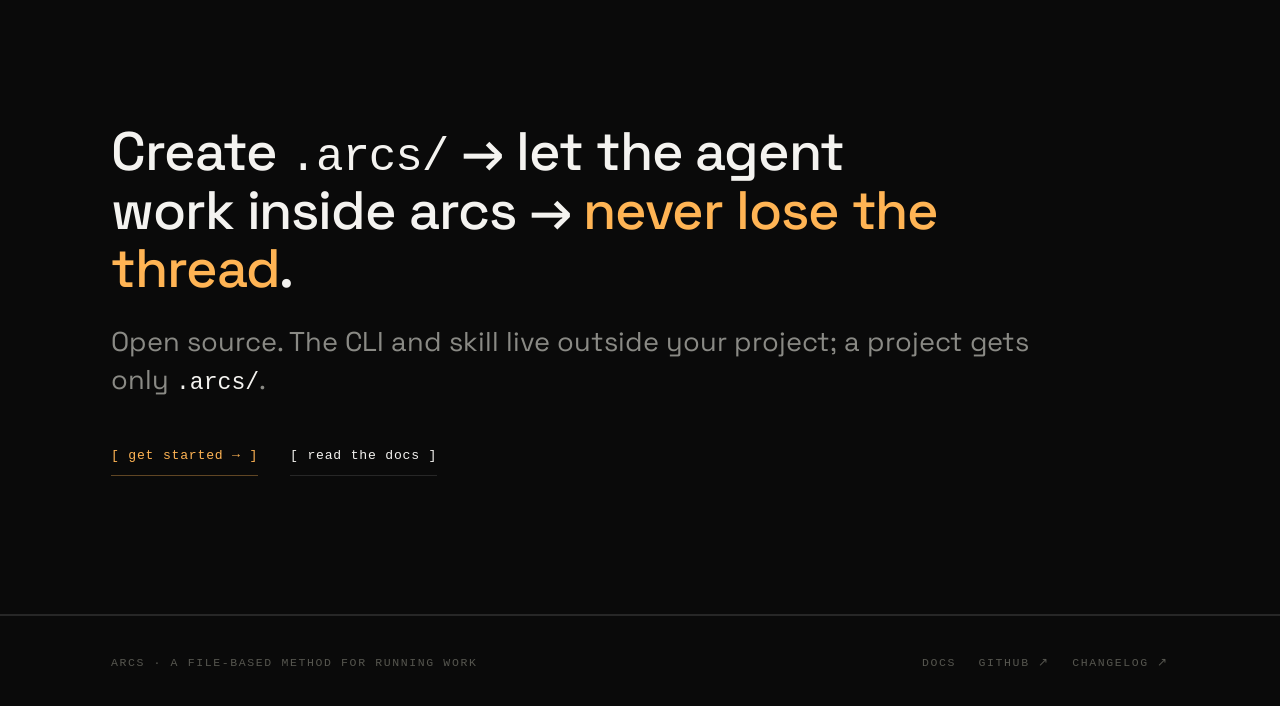
==== commit db819f1a: "feat(dashboard): docs + round-2 polish — candidates, i18n, ordering (arc 37) - docs: README "Dashboa" ====
--- a/docs/index.html
+++ b/docs/index.html
@@ -239,6 +239,36 @@
     </div>
   </section>
 
+  <!-- DASHBOARD — presentation layer, separate from the method -->
+  <section id="dashboard">
+    <div class="wrap block">
+      <div class="head reveal">
+        <div class="num">§ 05</div>
+        <div>
+          <h2>See all your work, in one glance.</h2>
+          <div class="sub">An optional read-only dashboard over every <code>.arcs/</code> on your machine.</div>
+        </div>
+      </div>
+      <div class="body-grid reveal">
+        <div></div>
+        <div>
+          <p class="prose">
+            <code>arcs dashboard</code> scans every arcs project on disk and builds a single
+            self-contained page — no server, no install beyond bash + git. A portfolio pulse, a
+            by-day <b>digest</b> of what you opened and closed (read from git), a <b>recent work</b>
+            feed, and a detail view that shows each arc's real <code>output/</code> so you can read
+            <em>what actually happened</em> without leaving the page.
+          </p>
+          <p class="prose dim">
+            It's a <b>presentation layer</b> — strictly separate from the method. It only reads
+            <code>.arcs/</code>, never writes. Responsive, so you can open it on your phone over the
+            LAN. Run <code>arcs dashboard</code> and it opens in your browser; re-run to refresh.
+          </p>
+        </div>
+      </div>
+    </div>
+  </section>
+
   <!-- CLOSER -->
   <section>
     <div class="wrap closer reveal">
